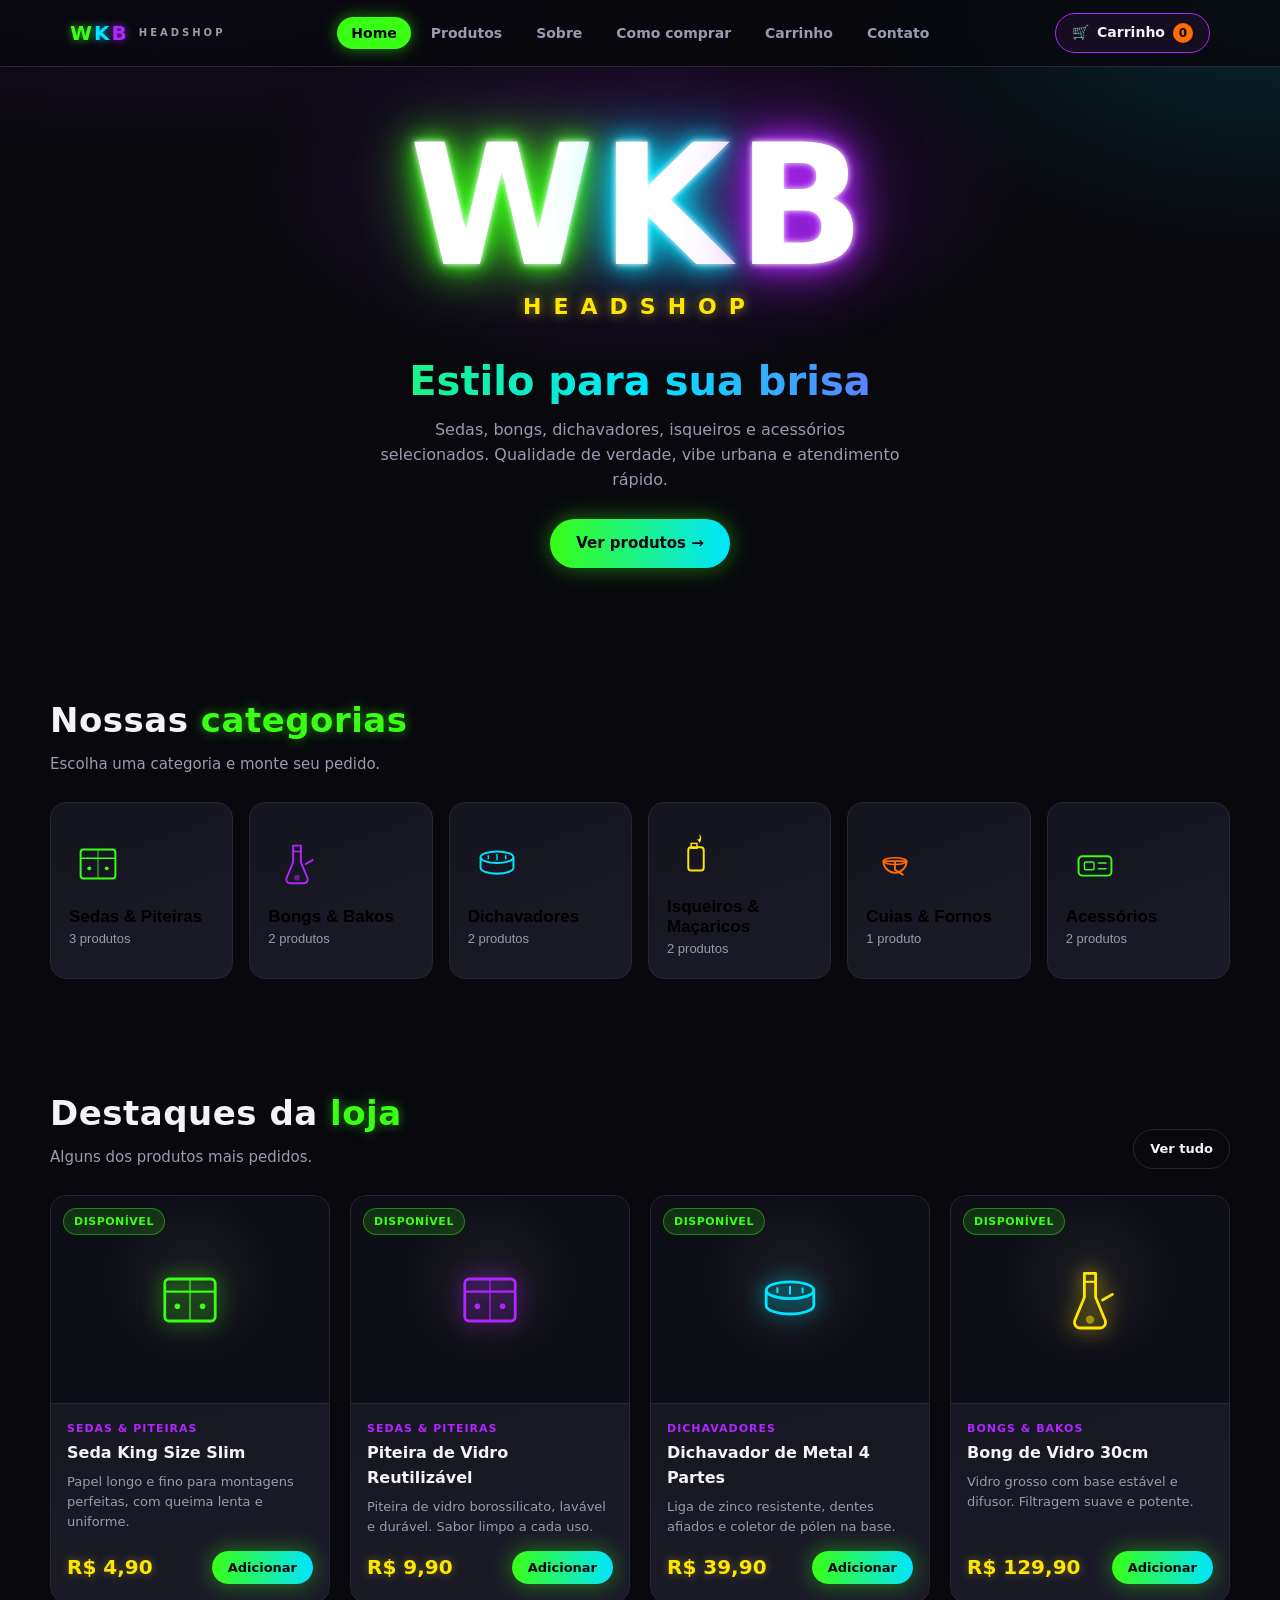
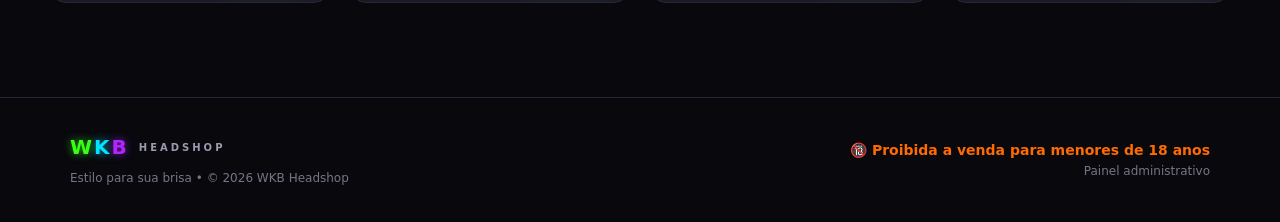
==== index.html @ 876b59f5 "Cria mini site WKB Headshop com loja, carrinho e painel admin - Loja SPA (Home, Produtos, Sobre, Com" ====
<!DOCTYPE html>
<html lang="pt-BR">
<head>
  <meta charset="UTF-8" />
  <meta name="viewport" content="width=device-width, initial-scale=1.0" />
  <title>WKB Headshop — Estilo para sua brisa</title>
  <meta name="description" content="WKB Headshop — sedas, bongs, dichavadores, isqueiros e acessórios. Estilo para sua brisa." />
  <link rel="stylesheet" href="css/styles.css" />
  <link rel="icon" href="data:image/svg+xml,%3Csvg xmlns='http://www.w3.org/2000/svg' viewBox='0 0 32 32'%3E%3Ctext y='26' font-size='26'%3E%F0%9F%92%A8%3C/text%3E%3C/svg%3E" />
</head>
<body>
  <!-- ============================ HEADER ============================ -->
  <header class="site-header">
    <div class="container nav">
      <a href="#home" class="nav-brand" aria-label="WKB Headshop">
        <span><span class="brand-w">W</span><span class="brand-k">K</span><span class="brand-b">B</span></span>
        <small>HEADSHOP</small>
      </a>

      <nav>
        <ul class="nav-links" id="navLinks">
          <li><a href="#home" data-route="home">Home</a></li>
          <li><a href="#produtos" data-route="produtos">Produtos</a></li>
          <li><a href="#sobre" data-route="sobre">Sobre</a></li>
          <li><a href="#como-comprar" data-route="como-comprar">Como comprar</a></li>
          <li><a href="#carrinho" data-route="carrinho">Carrinho</a></li>
          <li><a href="#contato" data-route="contato">Contato</a></li>
        </ul>
      </nav>

      <div style="display:flex; align-items:center; gap:10px;">
        <a href="#carrinho" class="nav-cart" aria-label="Ver carrinho">
          🛒 <span class="label">Carrinho</span>
          <span class="cart-count" id="cartCount">0</span>
        </a>
        <button class="nav-toggle" id="navToggle" aria-label="Abrir menu">☰</button>
      </div>
    </div>
  </header>

  <main>
    <!-- ============================ HOME ============================ -->
    <section class="page" id="page-home">
      <div class="hero">
        <div class="hero-inner">
          <h1 class="logo-hero">
            <span class="l1">W</span><span class="l2">K</span><span class="l3">B</span>
          </h1>
          <p class="logo-sub">HEADSHOP</p>
          <p class="hero-tagline">Estilo para sua brisa</p>
          <p class="hero-desc">
            Sedas, bongs, dichavadores, isqueiros e acessórios selecionados.
            Qualidade de verdade, vibe urbana e atendimento rápido.
          </p>
          <a href="#produtos" class="btn btn-primary" data-route="produtos">Ver produtos →</a>
        </div>
      </div>

      <div class="section container">
        <div class="section-head">
          <div>
            <h2 class="section-title">Nossas <span class="accent">categorias</span></h2>
            <p class="section-sub">Escolha uma categoria e monte seu pedido.</p>
          </div>
        </div>
        <div class="cat-grid" id="homeCategories"></div>
      </div>

      <div class="section container">
        <div class="section-head">
          <div>
            <h2 class="section-title">Destaques da <span class="accent">loja</span></h2>
            <p class="section-sub">Alguns dos produtos mais pedidos.</p>
          </div>
          <a href="#produtos" class="btn btn-outline btn-sm" data-route="produtos">Ver tudo</a>
        </div>
        <div class="product-grid" id="homeFeatured"></div>
      </div>
    </section>

    <!-- ============================ PRODUTOS ============================ -->
    <section class="page" id="page-produtos">
      <div class="section container">
        <div class="section-head">
          <div>
            <h2 class="section-title">Nossos <span class="accent">produtos</span></h2>
            <p class="section-sub">Filtre por categoria e adicione ao carrinho.</p>
          </div>
        </div>
        <div class="filters" id="productFilters"></div>
        <div class="product-grid" id="productGrid"></div>
      </div>
    </section>

    <!-- ============================ SOBRE ============================ -->
    <section class="page" id="page-sobre">
      <div class="section container">
        <div class="section-head">
          <div>
            <h2 class="section-title">Sobre a <span class="accent">WKB</span></h2>
          </div>
        </div>
        <div class="info-card">
          <p>
            A <strong>WKB Headshop</strong> nasceu para quem curte estilo e qualidade na hora da brisa.
            Trabalhamos com uma seleção enxuta e certeira de produtos: sedas, piteiras, bongs, dichavadores,
            isqueiros, cuias e acessórios. Nada de enrolação — só o que funciona, com atendimento rápido e direto.
          </p>
          <div class="about-grid">
            <div class="feature">
              <div class="ico">✨</div>
              <h4>Produtos selecionados</h4>
              <p>Curadoria de itens que a gente realmente usaria e recomenda.</p>
            </div>
            <div class="feature">
              <div class="ico">⚡</div>
              <h4>Atendimento rápido</h4>
              <p>Pedido finalizado direto pelo WhatsApp, sem burocracia.</p>
            </div>
            <div class="feature">
              <div class="ico">🚚</div>
              <h4>Retirada ou entrega</h4>
              <p>Você escolhe como quer receber na hora de fechar o pedido.</p>
            </div>
            <div class="feature">
              <div class="ico">🔥</div>
              <h4>Vibe urbana</h4>
              <p>Estilo jovem, neon e sem frescura. Do jeito que você curte.</p>
            </div>
          </div>
          <div class="notice">
            🔞 Venda proibida para menores de 18 anos. Os produtos são acessórios para uso adulto
            e destinados apenas a fins legais, conforme a legislação vigente.
          </div>
        </div>
      </div>
    </section>

    <!-- ============================ COMO COMPRAR ============================ -->
    <section class="page" id="page-como-comprar">
      <div class="section container">
        <div class="section-head">
          <div>
            <h2 class="section-title">Como <span class="accent">comprar</span></h2>
            <p class="section-sub">É rápido e simples. Veja o passo a passo:</p>
          </div>
        </div>
        <div class="steps">
          <div class="step">
            <h4>Escolha os produtos</h4>
            <p>Navegue pela vitrine e clique em “Adicionar ao carrinho” nos itens que quiser.</p>
          </div>
          <div class="step">
            <h4>Revise o carrinho</h4>
            <p>Ajuste as quantidades. O total é somado automaticamente para você.</p>
          </div>
          <div class="step">
            <h4>Retirada ou entrega</h4>
            <p>Escolha se vai retirar no local ou receber. Se for entrega, preencha seu endereço.</p>
          </div>
          <div class="step">
            <h4>Envie pelo WhatsApp</h4>
            <p>O site monta a mensagem do pedido e abre o WhatsApp para você confirmar. Pronto!</p>
          </div>
        </div>
        <div style="text-align:center; margin-top:28px;">
          <a href="#produtos" class="btn btn-primary" data-route="produtos">Começar meu pedido →</a>
        </div>
      </div>
    </section>

    <!-- ============================ CARRINHO ============================ -->
    <section class="page" id="page-carrinho">
      <div class="section container">
        <div class="section-head">
          <div>
            <h2 class="section-title">Meu <span class="accent">carrinho</span></h2>
            <p class="section-sub">Confira seus itens e finalize o pedido.</p>
          </div>
        </div>

        <div id="cartEmpty" class="empty" style="display:none;">
          <h3>Seu carrinho está vazio 🛒</h3>
          <p>Adicione produtos para começar seu pedido.</p>
          <a href="#produtos" class="btn btn-primary" data-route="produtos" style="margin-top:12px;">Ver produtos</a>
        </div>

        <div class="cart-layout" id="cartLayout">
          <div class="cart-items" id="cartItems"></div>

          <aside class="summary">
            <h3>Resumo do pedido</h3>
            <div class="summary-line">
              <span>Itens</span><span id="sumItems">0</span>
            </div>
            <div class="summary-line">
              <span>Produtos</span><span id="sumProducts">0</span>
            </div>
            <div class="summary-total">
              <span>Total</span><span class="val" id="sumTotal">R$ 0,00</span>
            </div>

            <!-- Escolha de entrega/retirada -->
            <div class="deliv-options">
              <label class="deliv-option" id="optRetirada">
                <input type="radio" name="fulfillment" value="retirada" />
                <span class="emoji">🏬</span>Retirada
              </label>
              <label class="deliv-option" id="optEntrega">
                <input type="radio" name="fulfillment" value="entrega" />
                <span class="emoji">🚚</span>Entrega
              </label>
            </div>

            <!-- Campos de entrega (aparecem só se escolher entrega) -->
            <div id="deliveryFields" style="display:none;">
              <div class="field" data-field="nome">
                <label>Nome <span class="req">*</span></label>
                <input class="input" id="dfNome" placeholder="Seu nome completo" />
                <div class="field-error">Preencha seu nome.</div>
              </div>
              <div class="field" data-field="endereco">
                <label>Endereço <span class="req">*</span></label>
                <input class="input" id="dfEndereco" placeholder="Rua e número" />
                <div class="field-error">Preencha o endereço.</div>
              </div>
              <div class="field" data-field="bairro">
                <label>Bairro <span class="req">*</span></label>
                <input class="input" id="dfBairro" placeholder="Seu bairro" />
                <div class="field-error">Preencha o bairro.</div>
              </div>
              <div class="field" data-field="cidade">
                <label>Cidade <span class="req">*</span></label>
                <input class="input" id="dfCidade" placeholder="Sua cidade" />
                <div class="field-error">Preencha a cidade.</div>
              </div>
              <div class="field">
                <label>Observação</label>
                <textarea class="textarea" id="dfObs" placeholder="Ponto de referência, complemento, etc. (opcional)"></textarea>
              </div>
            </div>

            <!-- Nome também para retirada (opcional, ajuda no atendimento) -->
            <div class="field" id="pickupNameField" style="display:none;">
              <label>Seu nome</label>
              <input class="input" id="dfNomeRetirada" placeholder="Como podemos te chamar? (opcional)" />
            </div>

            <button class="btn btn-whatsapp btn-block" id="checkoutBtn">
              📲 Enviar pedido pelo WhatsApp
            </button>
            <p class="footer-note" style="margin-top:12px; text-align:center;">
              O WhatsApp abre só no final, com o pedido pronto.
            </p>
          </aside>
        </div>
      </div>
    </section>

    <!-- ============================ CONTATO ============================ -->
    <section class="page" id="page-contato">
      <div class="section container">
        <div class="section-head">
          <div>
            <h2 class="section-title">Fale <span class="accent">conosco</span></h2>
            <p class="section-sub">Dúvidas sobre produtos ou seu pedido? Estamos por aqui.</p>
          </div>
        </div>
        <div class="info-card">
          <ul class="contact-list">
            <li><span class="ico">📲</span> <span>Atendimento e pedidos: pelo WhatsApp, ao finalizar sua compra.</span></li>
            <li><span class="ico">🕒</span> <span>Horário: Seg a Sáb, das 10h às 20h.</span></li>
            <li><span class="ico">📍</span> <span>Retirada no local combinada na finalização do pedido.</span></li>
            <li><span class="ico">📷</span> <span>Redes sociais: @wkbheadshop (atualize com seu perfil real).</span></li>
          </ul>
          <div class="notice">
            Quer montar um pedido? Vá até <a href="#produtos" data-route="produtos" style="color:var(--neon-blue); font-weight:700;">Produtos</a>,
            adicione ao carrinho e finalize — o WhatsApp abre com tudo pronto.
          </div>
        </div>
      </div>
    </section>
  </main>

  <!-- ============================ FOOTER ============================ -->
  <footer class="site-footer">
    <div class="container footer-inner">
      <div>
        <div class="nav-brand" style="margin-bottom:6px;">
          <span><span class="brand-w">W</span><span class="brand-k">K</span><span class="brand-b">B</span></span>
          <small>HEADSHOP</small>
        </div>
        <div class="footer-note">Estilo para sua brisa • © <span id="year"></span> WKB Headshop</div>
      </div>
      <div style="text-align:right;">
        <div class="age-warn">🔞 Proibida a venda para menores de 18 anos</div>
        <div class="footer-note"><a href="admin.html" style="color:var(--text-dim);">Painel administrativo</a></div>
      </div>
    </div>
  </footer>

  <div class="toast-wrap" id="toastWrap"></div>

  <script src="js/data.js"></script>
  <script src="js/store.js"></script>
</body>
</html>
---- css/styles.css ----
/* =====================================================================
   WKB HEADSHOP — Estilos (styles.css)
   Tema: neon urbano sobre fundo grafite/preto.
   Paleta neon: verde, roxo, azul, amarelo e laranja.
   ===================================================================== */

:root {
  /* Cores neon */
  --neon-green: #39ff14;
  --neon-purple: #b026ff;
  --neon-blue: #00e5ff;
  --neon-yellow: #ffe600;
  --neon-orange: #ff6b00;

  /* Fundo e superfícies */
  --bg: #08080d;
  --bg-2: #0e0e16;
  --card: #14141f;
  --card-2: #1b1b28;
  --border: #262636;

  /* Texto */
  --text: #f2f2f7;
  --text-dim: #9a9ab0;

  --radius: 16px;
  --radius-sm: 10px;
  --maxw: 1180px;
  --shadow: 0 10px 40px rgba(0, 0, 0, 0.5);

  --font: 'Segoe UI', 'Helvetica Neue', system-ui, -apple-system, Roboto, Arial, sans-serif;
}

* {
  box-sizing: border-box;
}

html {
  scroll-behavior: smooth;
}

body {
  margin: 0;
  font-family: var(--font);
  color: var(--text);
  background:
    radial-gradient(900px 500px at 12% -8%, rgba(176, 38, 255, 0.18), transparent 60%),
    radial-gradient(800px 460px at 100% 0%, rgba(0, 229, 255, 0.14), transparent 55%),
    radial-gradient(700px 500px at 50% 120%, rgba(57, 255, 20, 0.1), transparent 60%),
    var(--bg);
  min-height: 100vh;
  line-height: 1.55;
  -webkit-font-smoothing: antialiased;
}

a {
  color: inherit;
  text-decoration: none;
}

img {
  max-width: 100%;
  display: block;
}

.container {
  width: 100%;
  max-width: var(--maxw);
  margin: 0 auto;
  padding: 0 20px;
}

.sr-only {
  position: absolute;
  width: 1px;
  height: 1px;
  overflow: hidden;
  clip: rect(0 0 0 0);
}

/* =============================== HEADER / NAV =============================== */
.site-header {
  position: sticky;
  top: 0;
  z-index: 50;
  background: rgba(8, 8, 13, 0.82);
  backdrop-filter: blur(12px);
  border-bottom: 1px solid var(--border);
}

.nav {
  display: flex;
  align-items: center;
  justify-content: space-between;
  gap: 16px;
  height: 66px;
}

.nav-brand {
  display: flex;
  align-items: center;
  gap: 10px;
  font-weight: 800;
  letter-spacing: 2px;
  font-size: 20px;
}

.nav-brand .brand-w {
  color: var(--neon-green);
  text-shadow: 0 0 8px rgba(57, 255, 20, 0.7);
}
.nav-brand .brand-k {
  color: var(--neon-blue);
  text-shadow: 0 0 8px rgba(0, 229, 255, 0.7);
}
.nav-brand .brand-b {
  color: var(--neon-purple);
  text-shadow: 0 0 8px rgba(176, 38, 255, 0.7);
}
.nav-brand small {
  color: var(--text-dim);
  font-size: 10px;
  letter-spacing: 3px;
  font-weight: 600;
}

.nav-links {
  display: flex;
  align-items: center;
  gap: 6px;
  list-style: none;
  margin: 0;
  padding: 0;
}

.nav-links a {
  padding: 8px 14px;
  border-radius: 999px;
  font-size: 14px;
  font-weight: 600;
  color: var(--text-dim);
  transition: color 0.2s, background 0.2s;
}
.nav-links a:hover {
  color: var(--text);
  background: var(--card-2);
}
.nav-links a.active {
  color: #08080d;
  background: var(--neon-green);
  box-shadow: 0 0 16px rgba(57, 255, 20, 0.5);
}

.nav-cart {
  position: relative;
  display: inline-flex;
  align-items: center;
  gap: 8px;
  padding: 8px 16px;
  border-radius: 999px;
  border: 1px solid var(--neon-purple);
  color: var(--text);
  font-weight: 700;
  font-size: 14px;
  background: rgba(176, 38, 255, 0.08);
  transition: box-shadow 0.2s, transform 0.15s;
}
.nav-cart:hover {
  box-shadow: 0 0 18px rgba(176, 38, 255, 0.5);
  transform: translateY(-1px);
}
.cart-count {
  min-width: 20px;
  height: 20px;
  padding: 0 5px;
  border-radius: 999px;
  background: var(--neon-orange);
  color: #08080d;
  font-size: 12px;
  font-weight: 800;
  display: inline-flex;
  align-items: center;
  justify-content: center;
}

.nav-toggle {
  display: none;
  background: none;
  border: 1px solid var(--border);
  color: var(--text);
  width: 42px;
  height: 42px;
  border-radius: 10px;
  font-size: 20px;
  cursor: pointer;
}

/* =============================== HERO =============================== */
.hero {
  position: relative;
  text-align: center;
  padding: 64px 20px 72px;
  overflow: hidden;
}
.hero::before {
  content: '';
  position: absolute;
  inset: 0;
  background:
    radial-gradient(600px 300px at 50% 20%, rgba(176, 38, 255, 0.22), transparent 65%);
  pointer-events: none;
}
.hero-inner {
  position: relative;
  z-index: 1;
  max-width: 900px;
  margin: 0 auto;
}

/* Logo grande em destaque */
.logo-hero {
  font-weight: 900;
  letter-spacing: 6px;
  line-height: 0.9;
  font-size: clamp(64px, 16vw, 168px);
  margin: 0;
  display: inline-block;
}
.logo-hero .l1 {
  color: #fff;
  text-shadow:
    0 0 6px #fff,
    0 0 18px var(--neon-green),
    0 0 38px var(--neon-green),
    0 0 70px rgba(57, 255, 20, 0.7);
}
.logo-hero .l2 {
  color: #fff;
  text-shadow:
    0 0 6px #fff,
    0 0 18px var(--neon-blue),
    0 0 38px var(--neon-blue),
    0 0 70px rgba(0, 229, 255, 0.7);
}
.logo-hero .l3 {
  color: #fff;
  text-shadow:
    0 0 6px #fff,
    0 0 18px var(--neon-purple),
    0 0 38px var(--neon-purple),
    0 0 70px rgba(176, 38, 255, 0.7);
}
.logo-sub {
  margin: 8px 0 0;
  letter-spacing: 12px;
  font-size: clamp(14px, 3vw, 22px);
  font-weight: 700;
  color: var(--neon-yellow);
  text-shadow: 0 0 12px rgba(255, 230, 0, 0.6);
}

.hero-tagline {
  margin: 26px 0 6px;
  font-size: clamp(22px, 5vw, 40px);
  font-weight: 800;
  background: linear-gradient(90deg, var(--neon-green), var(--neon-blue), var(--neon-purple));
  -webkit-background-clip: text;
  background-clip: text;
  color: transparent;
}
.hero-desc {
  color: var(--text-dim);
  font-size: 16px;
  max-width: 520px;
  margin: 0 auto 26px;
}

/* =============================== BOTÕES =============================== */
.btn {
  display: inline-flex;
  align-items: center;
  justify-content: center;
  gap: 8px;
  padding: 13px 26px;
  border-radius: 999px;
  font-weight: 800;
  font-size: 15px;
  cursor: pointer;
  border: none;
  transition: transform 0.15s, box-shadow 0.2s, opacity 0.2s;
  font-family: inherit;
}
.btn:active {
  transform: scale(0.97);
}
.btn-primary {
  color: #08080d;
  background: linear-gradient(90deg, var(--neon-green), var(--neon-blue));
  box-shadow: 0 0 22px rgba(57, 255, 20, 0.45);
}
.btn-primary:hover {
  box-shadow: 0 0 32px rgba(0, 229, 255, 0.6);
  transform: translateY(-2px);
}
.btn-purple {
  color: #fff;
  background: linear-gradient(90deg, var(--neon-purple), #6a11cb);
  box-shadow: 0 0 22px rgba(176, 38, 255, 0.45);
}
.btn-purple:hover {
  box-shadow: 0 0 32px rgba(176, 38, 255, 0.65);
  transform: translateY(-2px);
}
.btn-whatsapp {
  color: #08080d;
  background: linear-gradient(90deg, #25d366, #1ebe59);
  box-shadow: 0 0 22px rgba(37, 211, 102, 0.45);
}
.btn-whatsapp:hover {
  box-shadow: 0 0 34px rgba(37, 211, 102, 0.7);
  transform: translateY(-2px);
}
.btn-outline {
  background: transparent;
  color: var(--text);
  border: 1px solid var(--border);
}
.btn-outline:hover {
  border-color: var(--neon-blue);
  color: var(--neon-blue);
}
.btn-ghost {
  background: var(--card-2);
  color: var(--text);
}
.btn-ghost:hover {
  background: var(--border);
}
.btn-danger {
  background: rgba(255, 60, 60, 0.12);
  color: #ff6b6b;
  border: 1px solid rgba(255, 60, 60, 0.35);
}
.btn-danger:hover {
  background: rgba(255, 60, 60, 0.2);
}
.btn-block {
  width: 100%;
}
.btn:disabled {
  cursor: not-allowed;
  opacity: 0.55;
  filter: grayscale(0.4);
  box-shadow: none;
  transform: none;
}
.btn-sm {
  padding: 9px 16px;
  font-size: 13px;
}

/* =============================== SEÇÕES =============================== */
.section {
  padding: 54px 0;
}
.section-head {
  display: flex;
  align-items: flex-end;
  justify-content: space-between;
  gap: 14px;
  margin-bottom: 26px;
  flex-wrap: wrap;
}
.section-title {
  font-size: clamp(24px, 4vw, 34px);
  font-weight: 900;
  margin: 0;
  letter-spacing: 0.5px;
}
.section-title .accent {
  color: var(--neon-green);
  text-shadow: 0 0 12px rgba(57, 255, 20, 0.5);
}
.section-sub {
  color: var(--text-dim);
  margin: 6px 0 0;
  font-size: 15px;
}

/* =============================== CATEGORIAS (home) =============================== */
.cat-grid {
  display: grid;
  grid-template-columns: repeat(auto-fill, minmax(180px, 1fr));
  gap: 16px;
}
.cat-card {
  position: relative;
  padding: 22px 18px;
  border-radius: var(--radius);
  background: linear-gradient(160deg, var(--card), var(--card-2));
  border: 1px solid var(--border);
  cursor: pointer;
  transition: transform 0.18s, border-color 0.2s, box-shadow 0.2s;
  text-align: left;
  overflow: hidden;
}
.cat-card:hover {
  transform: translateY(-4px);
  border-color: var(--neon-purple);
  box-shadow: 0 0 26px rgba(176, 38, 255, 0.28);
}
.cat-card .cat-icon {
  width: 58px;
  height: 58px;
  margin-bottom: 14px;
}
.cat-card .cat-icon svg {
  width: 100%;
  height: 100%;
}
.cat-card h3 {
  margin: 0 0 4px;
  font-size: 17px;
  font-weight: 800;
}
.cat-card p {
  margin: 0;
  font-size: 13px;
  color: var(--text-dim);
}

/* =============================== PRODUTOS =============================== */
.filters {
  display: flex;
  flex-wrap: wrap;
  gap: 8px;
  margin-bottom: 26px;
}
.filter-chip {
  padding: 8px 16px;
  border-radius: 999px;
  border: 1px solid var(--border);
  background: var(--card);
  color: var(--text-dim);
  font-weight: 600;
  font-size: 14px;
  cursor: pointer;
  transition: all 0.18s;
}
.filter-chip:hover {
  color: var(--text);
  border-color: var(--neon-blue);
}
.filter-chip.active {
  color: #08080d;
  background: var(--neon-blue);
  border-color: var(--neon-blue);
  box-shadow: 0 0 16px rgba(0, 229, 255, 0.45);
}

.product-grid {
  display: grid;
  grid-template-columns: repeat(auto-fill, minmax(230px, 1fr));
  gap: 20px;
}

.product-card {
  display: flex;
  flex-direction: column;
  border-radius: var(--radius);
  background: linear-gradient(165deg, var(--card), var(--card-2));
  border: 1px solid var(--border);
  overflow: hidden;
  transition: transform 0.18s, border-color 0.2s, box-shadow 0.2s;
}
.product-card:hover {
  transform: translateY(-4px);
  border-color: var(--neon-green);
  box-shadow: 0 0 26px rgba(57, 255, 20, 0.22);
}
.product-media {
  position: relative;
  aspect-ratio: 4 / 3;
  display: flex;
  align-items: center;
  justify-content: center;
  background:
    radial-gradient(120px 120px at 50% 40%, rgba(255, 255, 255, 0.06), transparent 70%),
    var(--bg-2);
  border-bottom: 1px solid var(--border);
  padding: 18px;
}
.product-media svg {
  width: 84px;
  height: 84px;
  filter: drop-shadow(0 0 10px currentColor);
}
.product-media img {
  width: 100%;
  height: 100%;
  object-fit: cover;
}
.badge {
  position: absolute;
  top: 12px;
  left: 12px;
  padding: 4px 10px;
  border-radius: 999px;
  font-size: 11px;
  font-weight: 800;
  letter-spacing: 0.5px;
  text-transform: uppercase;
}
.badge.disponivel {
  background: rgba(57, 255, 20, 0.15);
  color: var(--neon-green);
  border: 1px solid rgba(57, 255, 20, 0.4);
}
.badge.esgotado {
  background: rgba(255, 60, 60, 0.15);
  color: #ff6b6b;
  border: 1px solid rgba(255, 60, 60, 0.4);
}

.product-body {
  padding: 16px 16px 18px;
  display: flex;
  flex-direction: column;
  flex: 1;
}
.product-cat {
  font-size: 11px;
  text-transform: uppercase;
  letter-spacing: 1px;
  color: var(--neon-purple);
  font-weight: 700;
  margin-bottom: 4px;
}
.product-name {
  font-size: 16px;
  font-weight: 800;
  margin: 0 0 6px;
}
.product-desc {
  font-size: 13px;
  color: var(--text-dim);
  margin: 0 0 14px;
  flex: 1;
}
.product-foot {
  display: flex;
  align-items: center;
  justify-content: space-between;
  gap: 10px;
}
.product-price {
  font-size: 20px;
  font-weight: 900;
  color: var(--neon-yellow);
  text-shadow: 0 0 10px rgba(255, 230, 0, 0.35);
}

.empty {
  text-align: center;
  padding: 60px 20px;
  color: var(--text-dim);
}
.empty h3 {
  color: var(--text);
}

/* =============================== CARRINHO =============================== */
.cart-layout {
  display: grid;
  grid-template-columns: 1.6fr 1fr;
  gap: 24px;
  align-items: start;
}
.cart-items {
  display: flex;
  flex-direction: column;
  gap: 12px;
}
.cart-row {
  display: grid;
  grid-template-columns: 64px 1fr auto;
  gap: 14px;
  align-items: center;
  padding: 14px;
  border-radius: var(--radius-sm);
  background: var(--card);
  border: 1px solid var(--border);
}
.cart-thumb {
  width: 64px;
  height: 64px;
  border-radius: 10px;
  background: var(--bg-2);
  display: flex;
  align-items: center;
  justify-content: center;
  overflow: hidden;
}
.cart-thumb svg {
  width: 40px;
  height: 40px;
}
.cart-thumb img {
  width: 100%;
  height: 100%;
  object-fit: cover;
}
.cart-info h4 {
  margin: 0 0 4px;
  font-size: 15px;
}
.cart-info .unit {
  color: var(--text-dim);
  font-size: 13px;
}
.cart-controls {
  display: flex;
  align-items: center;
  gap: 10px;
}
.qty {
  display: inline-flex;
  align-items: center;
  border: 1px solid var(--border);
  border-radius: 999px;
  overflow: hidden;
}
.qty button {
  width: 30px;
  height: 30px;
  background: var(--card-2);
  border: none;
  color: var(--text);
  font-size: 16px;
  font-weight: 800;
  cursor: pointer;
}
.qty button:hover {
  background: var(--border);
}
.qty span {
  min-width: 34px;
  text-align: center;
  font-weight: 800;
}
.cart-line-total {
  font-weight: 900;
  color: var(--neon-green);
  min-width: 78px;
  text-align: right;
}
.link-remove {
  background: none;
  border: none;
  color: #ff6b6b;
  cursor: pointer;
  font-size: 12px;
  font-weight: 700;
  padding: 0;
}
.link-remove:hover {
  text-decoration: underline;
}

/* Resumo / checkout */
.summary {
  position: sticky;
  top: 84px;
  padding: 22px;
  border-radius: var(--radius);
  background: linear-gradient(165deg, var(--card), var(--card-2));
  border: 1px solid var(--border);
}
.summary h3 {
  margin: 0 0 16px;
  font-size: 18px;
}
.summary-line {
  display: flex;
  justify-content: space-between;
  margin-bottom: 10px;
  color: var(--text-dim);
  font-size: 14px;
}
.summary-total {
  display: flex;
  justify-content: space-between;
  align-items: center;
  margin: 14px 0 18px;
  padding-top: 14px;
  border-top: 1px solid var(--border);
  font-weight: 900;
}
.summary-total .val {
  font-size: 24px;
  color: var(--neon-yellow);
  text-shadow: 0 0 10px rgba(255, 230, 0, 0.35);
}

.deliv-options {
  display: grid;
  grid-template-columns: 1fr 1fr;
  gap: 10px;
  margin-bottom: 16px;
}
.deliv-option {
  cursor: pointer;
  padding: 12px;
  border-radius: var(--radius-sm);
  border: 1px solid var(--border);
  background: var(--card);
  text-align: center;
  font-weight: 700;
  font-size: 14px;
  transition: all 0.18s;
}
.deliv-option input {
  display: none;
}
.deliv-option:hover {
  border-color: var(--neon-blue);
}
.deliv-option.selected {
  border-color: var(--neon-green);
  background: rgba(57, 255, 20, 0.08);
  box-shadow: 0 0 14px rgba(57, 255, 20, 0.22);
}
.deliv-option .emoji {
  font-size: 22px;
  display: block;
  margin-bottom: 4px;
}

/* =============================== FORMULÁRIOS =============================== */
.field {
  margin-bottom: 14px;
}
.field label {
  display: block;
  font-size: 13px;
  font-weight: 700;
  margin-bottom: 6px;
  color: var(--text);
}
.field .req {
  color: var(--neon-orange);
}
.input,
.textarea,
.select {
  width: 100%;
  padding: 11px 13px;
  border-radius: var(--radius-sm);
  border: 1px solid var(--border);
  background: var(--bg-2);
  color: var(--text);
  font-size: 14px;
  font-family: inherit;
  transition: border-color 0.18s, box-shadow 0.18s;
}
.input:focus,
.textarea:focus,
.select:focus {
  outline: none;
  border-color: var(--neon-blue);
  box-shadow: 0 0 0 3px rgba(0, 229, 255, 0.15);
}
.textarea {
  min-height: 76px;
  resize: vertical;
}
.field-error {
  color: #ff6b6b;
  font-size: 12px;
  margin-top: 4px;
  display: none;
}
.field.invalid .field-error {
  display: block;
}
.field.invalid .input,
.field.invalid .textarea {
  border-color: #ff6b6b;
}

#deliveryFields {
  border-top: 1px dashed var(--border);
  padding-top: 16px;
  margin-top: 4px;
}

/* =============================== SOBRE / COMO COMPRAR / CONTATO =============================== */
.info-card {
  padding: 26px;
  border-radius: var(--radius);
  background: linear-gradient(165deg, var(--card), var(--card-2));
  border: 1px solid var(--border);
}
.steps {
  display: grid;
  grid-template-columns: repeat(auto-fit, minmax(220px, 1fr));
  gap: 18px;
  counter-reset: step;
}
.step {
  padding: 22px;
  border-radius: var(--radius);
  background: var(--card);
  border: 1px solid var(--border);
  position: relative;
}
.step::before {
  counter-increment: step;
  content: counter(step);
  display: inline-flex;
  align-items: center;
  justify-content: center;
  width: 40px;
  height: 40px;
  border-radius: 50%;
  margin-bottom: 12px;
  font-weight: 900;
  color: #08080d;
  background: linear-gradient(135deg, var(--neon-green), var(--neon-blue));
  box-shadow: 0 0 16px rgba(57, 255, 20, 0.4);
}
.step h4 {
  margin: 0 0 6px;
  font-size: 16px;
}
.step p {
  margin: 0;
  color: var(--text-dim);
  font-size: 14px;
}

.about-grid {
  display: grid;
  grid-template-columns: repeat(auto-fit, minmax(220px, 1fr));
  gap: 18px;
  margin-top: 22px;
}
.feature {
  padding: 20px;
  border-radius: var(--radius);
  background: var(--card);
  border: 1px solid var(--border);
}
.feature .ico {
  font-size: 26px;
  margin-bottom: 8px;
}
.feature h4 {
  margin: 0 0 6px;
}
.feature p {
  margin: 0;
  color: var(--text-dim);
  font-size: 14px;
}

.contact-list {
  list-style: none;
  padding: 0;
  margin: 18px 0 0;
  display: grid;
  gap: 12px;
}
.contact-list li {
  display: flex;
  gap: 12px;
  align-items: center;
  color: var(--text-dim);
}
.contact-list .ico {
  font-size: 20px;
}

.notice {
  padding: 14px 16px;
  border-radius: var(--radius-sm);
  background: rgba(0, 229, 255, 0.08);
  border: 1px solid rgba(0, 229, 255, 0.3);
  color: var(--text);
  font-size: 14px;
  margin-top: 18px;
}

/* =============================== FOOTER =============================== */
.site-footer {
  border-top: 1px solid var(--border);
  margin-top: 40px;
  padding: 34px 0;
  color: var(--text-dim);
  font-size: 14px;
}
.footer-inner {
  display: flex;
  flex-wrap: wrap;
  justify-content: space-between;
  gap: 18px;
  align-items: center;
}
.footer-note {
  font-size: 12px;
  opacity: 0.75;
}
.age-warn {
  color: var(--neon-orange);
  font-weight: 700;
}

/* =============================== TOAST =============================== */
.toast-wrap {
  position: fixed;
  bottom: 22px;
  left: 50%;
  transform: translateX(-50%);
  z-index: 200;
  display: flex;
  flex-direction: column;
  gap: 10px;
  align-items: center;
  pointer-events: none;
}
.toast {
  background: var(--card-2);
  border: 1px solid var(--neon-green);
  color: var(--text);
  padding: 12px 20px;
  border-radius: 999px;
  font-weight: 700;
  font-size: 14px;
  box-shadow: 0 0 22px rgba(57, 255, 20, 0.3);
  animation: toastIn 0.25s ease, toastOut 0.3s ease 2.2s forwards;
}
@keyframes toastIn {
  from { opacity: 0; transform: translateY(14px); }
  to { opacity: 1; transform: translateY(0); }
}
@keyframes toastOut {
  to { opacity: 0; transform: translateY(14px); }
}

/* =============================== PÁGINAS (router) =============================== */
.page {
  display: none;
}
.page.active {
  display: block;
  animation: fadeIn 0.3s ease;
}
@keyframes fadeIn {
  from { opacity: 0; transform: translateY(8px); }
  to { opacity: 1; transform: translateY(0); }
}

/* =============================== RESPONSIVO =============================== */
@media (max-width: 860px) {
  .cart-layout {
    grid-template-columns: 1fr;
  }
  .summary {
    position: static;
  }
}

@media (max-width: 760px) {
  .nav-links {
    position: fixed;
    top: 66px;
    right: 0;
    left: 0;
    flex-direction: column;
    align-items: stretch;
    gap: 4px;
    padding: 14px 20px 22px;
    background: rgba(8, 8, 13, 0.98);
    border-bottom: 1px solid var(--border);
    transform: translateY(-140%);
    transition: transform 0.3s ease;
    z-index: 40;
  }
  .nav-links.open {
    transform: translateY(0);
  }
  .nav-links a {
    padding: 12px 14px;
    font-size: 16px;
  }
  .nav-toggle {
    display: inline-flex;
    align-items: center;
    justify-content: center;
  }
  .nav-cart span.label {
    display: none;
  }
  .cart-row {
    grid-template-columns: 52px 1fr;
  }
  .cart-line-total {
    grid-column: 2;
    text-align: left;
  }
}

/* =============================== ADMIN =============================== */
.admin-shell {
  min-height: 100vh;
}
.admin-topbar {
  display: flex;
  align-items: center;
  justify-content: space-between;
  padding: 16px 0;
  border-bottom: 1px solid var(--border);
  gap: 14px;
  flex-wrap: wrap;
}
.admin-title {
  font-size: 22px;
  font-weight: 900;
  letter-spacing: 1px;
}
.admin-title .accent {
  color: var(--neon-purple);
  text-shadow: 0 0 12px rgba(176, 38, 255, 0.5);
}

.admin-grid {
  display: grid;
  grid-template-columns: 380px 1fr;
  gap: 24px;
  align-items: start;
  padding: 26px 0 60px;
}
.panel {
  padding: 22px;
  border-radius: var(--radius);
  background: linear-gradient(165deg, var(--card), var(--card-2));
  border: 1px solid var(--border);
}
.panel h3 {
  margin: 0 0 16px;
  font-size: 17px;
}
.admin-sticky {
  position: sticky;
  top: 20px;
}

.admin-table {
  width: 100%;
  border-collapse: collapse;
}
.admin-table th,
.admin-table td {
  text-align: left;
  padding: 12px 10px;
  border-bottom: 1px solid var(--border);
  font-size: 14px;
  vertical-align: middle;
}
.admin-table th {
  color: var(--text-dim);
  font-size: 12px;
  text-transform: uppercase;
  letter-spacing: 0.5px;
}
.admin-thumb {
  width: 44px;
  height: 44px;
  border-radius: 8px;
  background: var(--bg-2);
  display: flex;
  align-items: center;
  justify-content: center;
  overflow: hidden;
}
.admin-thumb svg {
  width: 28px;
  height: 28px;
}
.admin-thumb img {
  width: 100%;
  height: 100%;
  object-fit: cover;
}
.pill {
  padding: 3px 10px;
  border-radius: 999px;
  font-size: 11px;
  font-weight: 800;
  text-transform: uppercase;
}
.pill.disponivel {
  background: rgba(57, 255, 20, 0.15);
  color: var(--neon-green);
}
.pill.esgotado {
  background: rgba(255, 60, 60, 0.15);
  color: #ff6b6b;
}
.row-actions {
  display: flex;
  gap: 6px;
  flex-wrap: wrap;
}
.icon-btn {
  background: var(--card-2);
  border: 1px solid var(--border);
  color: var(--text);
  border-radius: 8px;
  padding: 6px 10px;
  font-size: 12px;
  font-weight: 700;
  cursor: pointer;
}
.icon-btn:hover {
  border-color: var(--neon-blue);
}
.icon-btn.danger:hover {
  border-color: #ff6b6b;
  color: #ff6b6b;
}

.cat-manage {
  display: flex;
  flex-wrap: wrap;
  gap: 8px;
  margin-top: 8px;
}
.cat-tag {
  display: inline-flex;
  align-items: center;
  gap: 8px;
  padding: 6px 12px;
  border-radius: 999px;
  background: var(--card);
  border: 1px solid var(--border);
  font-size: 13px;
  font-weight: 600;
}
.cat-tag button {
  background: none;
  border: none;
  color: #ff6b6b;
  cursor: pointer;
  font-size: 15px;
  line-height: 1;
  padding: 0;
}

.form-row {
  display: grid;
  grid-template-columns: 1fr 1fr;
  gap: 12px;
}

.admin-tabs {
  display: flex;
  gap: 8px;
  margin-bottom: 18px;
  flex-wrap: wrap;
}

@media (max-width: 900px) {
  .admin-grid {
    grid-template-columns: 1fr;
  }
  .admin-sticky {
    position: static;
  }
  .admin-table thead {
    display: none;
  }
  .admin-table,
  .admin-table tbody,
  .admin-table tr,
  .admin-table td {
    display: block;
    width: 100%;
  }
  .admin-table tr {
    margin-bottom: 14px;
    border: 1px solid var(--border);
    border-radius: 12px;
    padding: 8px;
  }
  .admin-table td {
    border: none;
    padding: 6px 8px;
  }
}
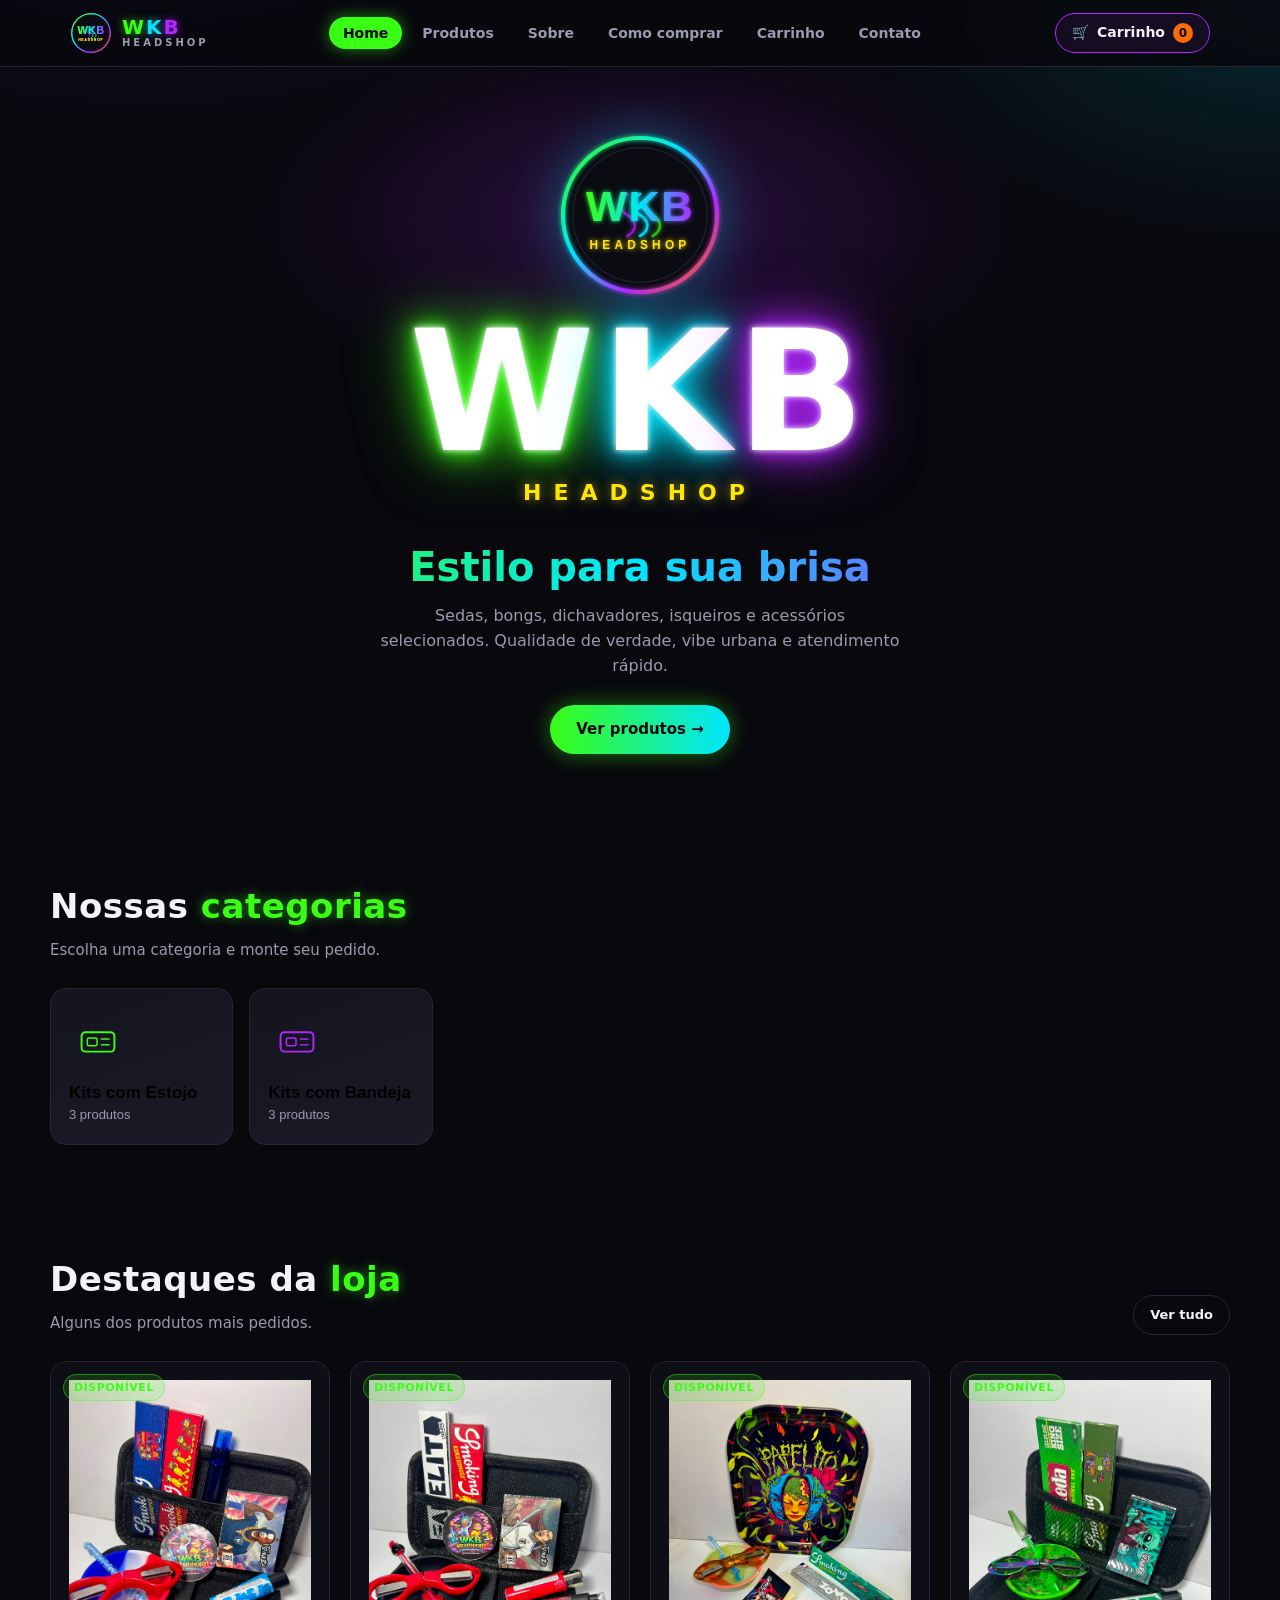
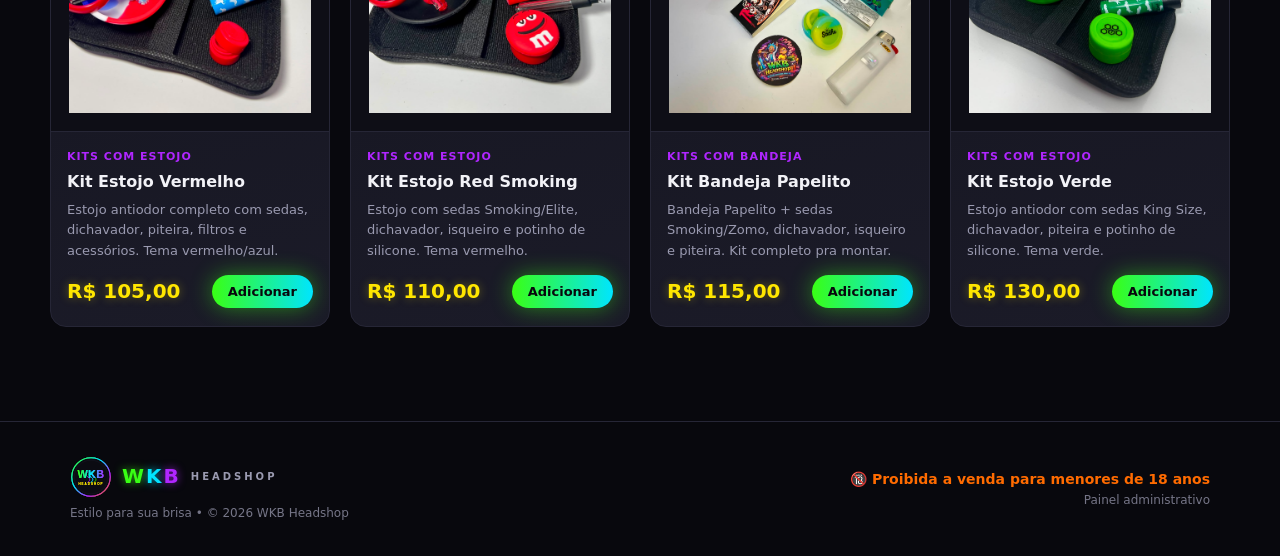
==== commit 0ce48665: "Adiciona login no admin, logo, PIX e termo de entrega - Painel admin agora e privado: tela de login " ====
--- a/index.html
+++ b/index.html
@@ -13,8 +13,11 @@
   <header class="site-header">
     <div class="container nav">
       <a href="#home" class="nav-brand" aria-label="WKB Headshop">
-        <span><span class="brand-w">W</span><span class="brand-k">K</span><span class="brand-b">B</span></span>
-        <small>HEADSHOP</small>
+        <img src="assets/logo.svg" class="brand-logo" alt="WKB Headshop" />
+        <span class="brand-word">
+          <span><span class="brand-w">W</span><span class="brand-k">K</span><span class="brand-b">B</span></span>
+          <small>HEADSHOP</small>
+        </span>
       </a>
 
       <nav>
@@ -43,6 +46,7 @@
     <section class="page" id="page-home">
       <div class="hero">
         <div class="hero-inner">
+          <img src="assets/logo.svg" class="hero-logo" alt="WKB Headshop" />
           <h1 class="logo-hero">
             <span class="l1">W</span><span class="l2">K</span><span class="l3">B</span>
           </h1>
@@ -159,10 +163,39 @@
             <p>Escolha se vai retirar no local ou receber. Se for entrega, preencha seu endereço.</p>
           </div>
           <div class="step">
+            <h4>Pague no PIX</h4>
+            <p>O pagamento é feito por PIX. A chave e o titular aparecem no carrinho e na mensagem do pedido.</p>
+          </div>
+          <div class="step">
             <h4>Envie pelo WhatsApp</h4>
             <p>O site monta a mensagem do pedido e abre o WhatsApp para você confirmar. Pronto!</p>
           </div>
         </div>
+
+        <!-- PIX + Termo -->
+        <div class="about-grid" style="margin-top:22px;">
+          <div class="info-card">
+            <h3 style="margin:0 0 12px;">💠 Pagamento via PIX</h3>
+            <div class="pix-box" style="margin:0;">
+              <div class="pix-row">
+                <div>
+                  <span class="pix-label" id="pixTypeLabel2">Chave (CNPJ)</span>
+                  <span class="pix-key" id="pixKey2"></span>
+                </div>
+                <button type="button" class="btn btn-ghost btn-sm" id="copyPixBtn2">Copiar</button>
+              </div>
+              <div class="pix-name" id="pixName2"></div>
+            </div>
+            <p class="footer-note" style="margin-top:10px;">
+              Envie o comprovante pelo WhatsApp. O pedido é separado após a confirmação do pagamento.
+            </p>
+          </div>
+          <div class="info-card">
+            <h3 style="margin:0 0 12px;">📄 Termo de entrega</h3>
+            <ul class="terms-list" id="termsListInfo"></ul>
+          </div>
+        </div>
+
         <div style="text-align:center; margin-top:28px;">
           <a href="#produtos" class="btn btn-primary" data-route="produtos">Começar meu pedido →</a>
         </div>
@@ -246,6 +279,29 @@
               <input class="input" id="dfNomeRetirada" placeholder="Como podemos te chamar? (opcional)" />
             </div>
 
+            <!-- Pagamento via PIX -->
+            <div class="pix-box">
+              <div class="pix-head">💠 Pagamento via PIX</div>
+              <div class="pix-row">
+                <div>
+                  <span class="pix-label" id="pixTypeLabel">Chave (CNPJ)</span>
+                  <span class="pix-key" id="pixKey"></span>
+                </div>
+                <button type="button" class="btn btn-ghost btn-sm" id="copyPixBtn">Copiar</button>
+              </div>
+              <div class="pix-name" id="pixName"></div>
+            </div>
+
+            <!-- Termo de entrega (obrigatório aceitar) -->
+            <div class="terms-box">
+              <div class="terms-head">📄 Termo de entrega</div>
+              <ul class="terms-list" id="termsList"></ul>
+              <label class="terms-accept">
+                <input type="checkbox" id="acceptTerms" />
+                <span>Li e <strong>aceito o termo de entrega</strong>.</span>
+              </label>
+            </div>
+
             <button class="btn btn-whatsapp btn-block" id="checkoutBtn">
               📲 Enviar pedido pelo WhatsApp
             </button>
@@ -269,6 +325,7 @@
         <div class="info-card">
           <ul class="contact-list">
             <li><span class="ico">📲</span> <span>Atendimento e pedidos: pelo WhatsApp, ao finalizar sua compra.</span></li>
+            <li><span class="ico">💠</span> <span>Pagamento via PIX — <strong id="pixNameContato"></strong> · <span id="pixKeyContato"></span></span></li>
             <li><span class="ico">🕒</span> <span>Horário: Seg a Sáb, das 10h às 20h.</span></li>
             <li><span class="ico">📍</span> <span>Retirada no local combinada na finalização do pedido.</span></li>
             <li><span class="ico">📷</span> <span>Redes sociais: @wkbheadshop (atualize com seu perfil real).</span></li>
@@ -287,6 +344,7 @@
     <div class="container footer-inner">
       <div>
         <div class="nav-brand" style="margin-bottom:6px;">
+          <img src="assets/logo.svg" class="brand-logo" alt="WKB Headshop" />
           <span><span class="brand-w">W</span><span class="brand-k">K</span><span class="brand-b">B</span></span>
           <small>HEADSHOP</small>
         </div>
--- a/css/styles.css
+++ b/css/styles.css
@@ -103,6 +103,17 @@
   font-weight: 800;
   letter-spacing: 2px;
   font-size: 20px;
+}
+
+.brand-logo {
+  width: 42px;
+  height: 42px;
+  flex-shrink: 0;
+}
+.brand-word {
+  display: flex;
+  flex-direction: column;
+  line-height: 1.05;
 }
 
 .nav-brand .brand-w {
@@ -217,6 +228,19 @@
   margin: 0 auto;
 }
 
+/* Emblema (logo) no topo do hero */
+.hero-logo {
+  width: clamp(110px, 22vw, 168px);
+  height: auto;
+  margin: 0 auto 18px;
+  filter: drop-shadow(0 0 26px rgba(0, 229, 255, 0.35));
+  animation: logoFloat 5s ease-in-out infinite;
+}
+@keyframes logoFloat {
+  0%, 100% { transform: translateY(0); }
+  50% { transform: translateY(-8px); }
+}
+
 /* Logo grande em destaque */
 .logo-hero {
   font-weight: 900;
@@ -480,7 +504,7 @@
 }
 .product-media {
   position: relative;
-  aspect-ratio: 4 / 3;
+  aspect-ratio: 3 / 4;
   display: flex;
   align-items: center;
   justify-content: center;
@@ -734,6 +758,93 @@
   font-size: 22px;
   display: block;
   margin-bottom: 4px;
+}
+
+/* =============================== PIX =============================== */
+.pix-box {
+  margin: 16px 0;
+  padding: 14px 16px;
+  border-radius: var(--radius-sm);
+  background: rgba(0, 229, 255, 0.06);
+  border: 1px solid rgba(0, 229, 255, 0.35);
+}
+.pix-head {
+  font-weight: 800;
+  font-size: 14px;
+  margin-bottom: 10px;
+  color: var(--neon-blue);
+}
+.pix-row {
+  display: flex;
+  align-items: center;
+  justify-content: space-between;
+  gap: 10px;
+}
+.pix-label {
+  display: block;
+  font-size: 11px;
+  text-transform: uppercase;
+  letter-spacing: 0.5px;
+  color: var(--text-dim);
+}
+.pix-key {
+  display: block;
+  font-weight: 800;
+  font-size: 16px;
+  color: var(--text);
+  word-break: break-all;
+}
+.pix-name {
+  margin-top: 8px;
+  font-size: 13px;
+  color: var(--text-dim);
+}
+.pix-name strong {
+  color: var(--text);
+}
+
+/* =============================== TERMO DE ENTREGA =============================== */
+.terms-box {
+  margin: 0 0 16px;
+  padding: 14px 16px;
+  border-radius: var(--radius-sm);
+  background: var(--card);
+  border: 1px solid var(--border);
+}
+.terms-head {
+  font-weight: 800;
+  font-size: 14px;
+  margin-bottom: 8px;
+  color: var(--neon-yellow);
+}
+.terms-list {
+  margin: 0 0 12px;
+  padding-left: 18px;
+  color: var(--text-dim);
+  font-size: 13px;
+}
+.terms-list li {
+  margin-bottom: 6px;
+}
+.terms-accept {
+  display: flex;
+  align-items: flex-start;
+  gap: 10px;
+  font-size: 14px;
+  cursor: pointer;
+  user-select: none;
+}
+.terms-accept input {
+  width: 20px;
+  height: 20px;
+  accent-color: var(--neon-green);
+  margin-top: 1px;
+  flex-shrink: 0;
+  cursor: pointer;
+}
+.terms-box.invalid {
+  border-color: #ff6b6b;
+  box-shadow: 0 0 0 3px rgba(255, 60, 60, 0.15);
 }
 
 /* =============================== FORMULÁRIOS =============================== */
@@ -1010,6 +1121,49 @@
   }
 }
 
+/* =============================== ADMIN LOGIN =============================== */
+.login-overlay {
+  position: fixed;
+  inset: 0;
+  z-index: 300;
+  display: flex;
+  align-items: center;
+  justify-content: center;
+  padding: 20px;
+  background:
+    radial-gradient(700px 400px at 30% 10%, rgba(176, 38, 255, 0.2), transparent 60%),
+    radial-gradient(600px 400px at 90% 90%, rgba(0, 229, 255, 0.16), transparent 60%),
+    var(--bg);
+}
+.login-card {
+  width: 100%;
+  max-width: 380px;
+  padding: 32px 28px;
+  border-radius: var(--radius);
+  background: linear-gradient(165deg, var(--card), var(--card-2));
+  border: 1px solid var(--border);
+  box-shadow: var(--shadow);
+  text-align: center;
+}
+.login-logo {
+  width: 96px;
+  height: 96px;
+  margin: 0 auto 12px;
+  filter: drop-shadow(0 0 20px rgba(176, 38, 255, 0.4));
+}
+.login-card h2 {
+  margin: 0 0 4px;
+  font-size: 20px;
+}
+.login-sub {
+  margin: 0 0 20px;
+  color: var(--text-dim);
+  font-size: 14px;
+}
+.login-card .field {
+  text-align: left;
+}
+
 /* =============================== ADMIN =============================== */
 .admin-shell {
   min-height: 100vh;
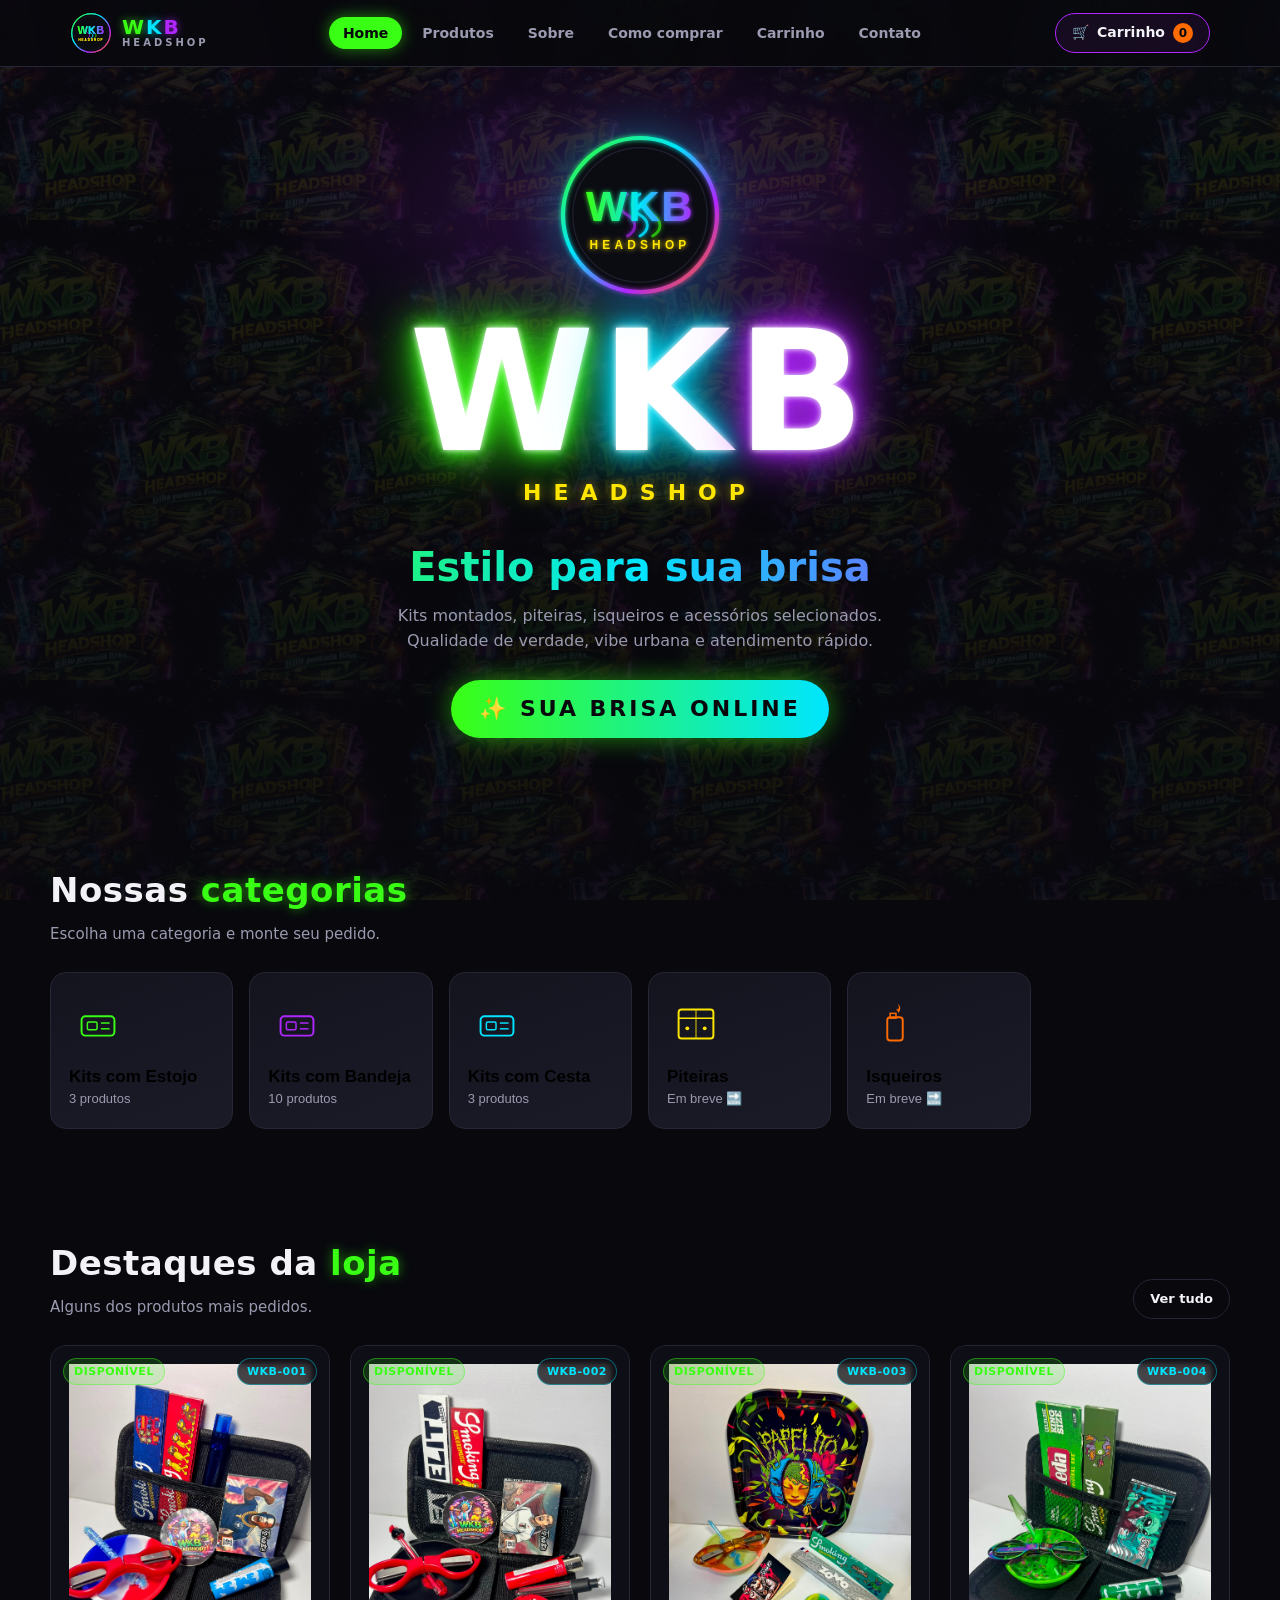
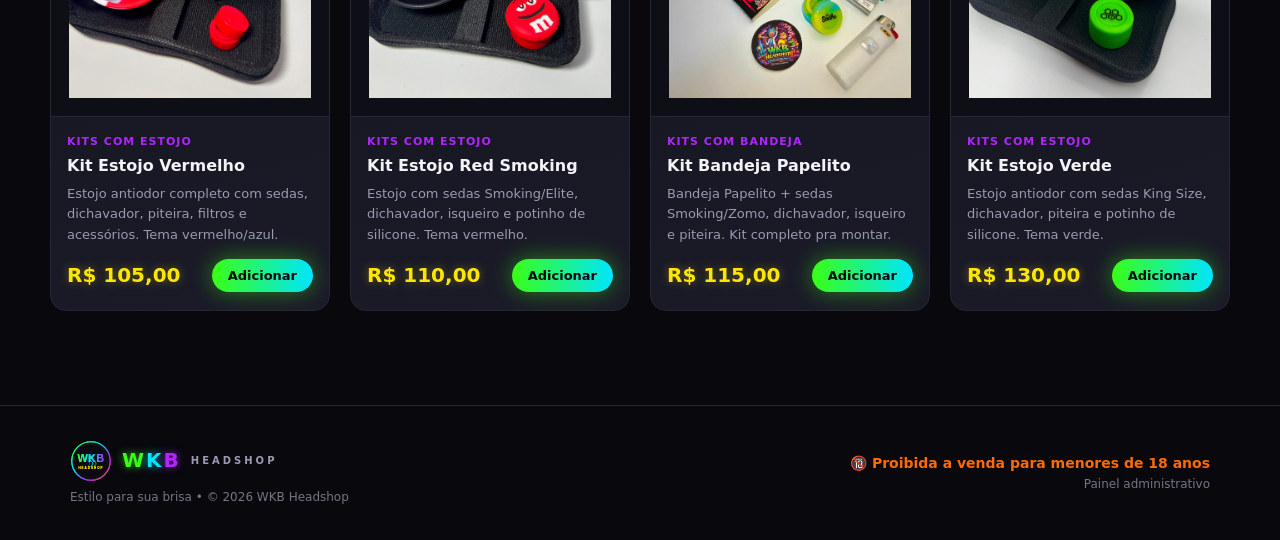
==== commit 5cebcace: "Hero com "Sua brisa online", categorias Piteiras/Isqueiros e UberMoto - Substitui o botao "Ver produ" ====
--- a/index.html
+++ b/index.html
@@ -53,10 +53,10 @@
           <p class="logo-sub">HEADSHOP</p>
           <p class="hero-tagline">Estilo para sua brisa</p>
           <p class="hero-desc">
-            Sedas, bongs, dichavadores, isqueiros e acessórios selecionados.
+            Kits montados, piteiras, isqueiros e acessórios selecionados.
             Qualidade de verdade, vibe urbana e atendimento rápido.
           </p>
-          <a href="#produtos" class="btn btn-primary" data-route="produtos">Ver produtos →</a>
+          <span class="hero-phrase">✨ Sua brisa online</span>
         </div>
       </div>
 
@@ -122,9 +122,9 @@
               <p>Pedido finalizado direto pelo WhatsApp, sem burocracia.</p>
             </div>
             <div class="feature">
-              <div class="ico">🚚</div>
-              <h4>Retirada ou entrega</h4>
-              <p>Você escolhe como quer receber na hora de fechar o pedido.</p>
+              <div class="ico">🏍️</div>
+              <h4>UberMoto ou retirada</h4>
+              <p>Entregamos por UberMoto ou você retira no local — escolha ao fechar o pedido.</p>
             </div>
             <div class="feature">
               <div class="ico">🔥</div>
@@ -159,8 +159,8 @@
             <p>Ajuste as quantidades. O total é somado automaticamente para você.</p>
           </div>
           <div class="step">
-            <h4>Retirada ou entrega</h4>
-            <p>Escolha se vai retirar no local ou receber. Se for entrega, preencha seu endereço.</p>
+            <h4>Retirada ou UberMoto</h4>
+            <p>Escolha retirar no local ou receber por UberMoto. Na entrega, preencha seu endereço (a taxa da corrida é combinada no WhatsApp).</p>
           </div>
           <div class="step">
             <h4>Pague no PIX</h4>
@@ -241,12 +241,16 @@
               </label>
               <label class="deliv-option" id="optEntrega">
                 <input type="radio" name="fulfillment" value="entrega" />
-                <span class="emoji">🚚</span>Entrega
+                <span class="emoji">🏍️</span>Entrega UberMoto
               </label>
             </div>
 
             <!-- Campos de entrega (aparecem só se escolher entrega) -->
             <div id="deliveryFields" style="display:none;">
+              <div class="notice" style="margin:0 0 14px;">
+                🏍️ A entrega é feita por <strong>UberMoto</strong>. A taxa da corrida
+                é combinada e informada pelo WhatsApp conforme a sua região.
+              </div>
               <div class="field" data-field="nome">
                 <label>Nome <span class="req">*</span></label>
                 <input class="input" id="dfNome" placeholder="Seu nome completo" />
@@ -327,7 +331,7 @@
             <li><span class="ico">📲</span> <span>Atendimento e pedidos: pelo WhatsApp, ao finalizar sua compra.</span></li>
             <li><span class="ico">💠</span> <span>Pagamento via PIX — <strong id="pixNameContato"></strong> · <span id="pixKeyContato"></span></span></li>
             <li><span class="ico">🕒</span> <span>Horário: Seg a Sáb, das 10h às 20h.</span></li>
-            <li><span class="ico">📍</span> <span>Retirada no local combinada na finalização do pedido.</span></li>
+            <li><span class="ico">🏍️</span> <span>Entrega por UberMoto ou retirada no local, combinada na finalização do pedido.</span></li>
             <li><span class="ico">📷</span> <span>Redes sociais: @wkbheadshop (atualize com seu perfil real).</span></li>
           </ul>
           <div class="notice">
--- a/css/styles.css
+++ b/css/styles.css
@@ -43,14 +43,29 @@
   margin: 0;
   font-family: var(--font);
   color: var(--text);
-  background:
-    radial-gradient(900px 500px at 12% -8%, rgba(176, 38, 255, 0.18), transparent 60%),
-    radial-gradient(800px 460px at 100% 0%, rgba(0, 229, 255, 0.14), transparent 55%),
-    radial-gradient(700px 500px at 50% 120%, rgba(57, 255, 20, 0.1), transparent 60%),
-    var(--bg);
   min-height: 100vh;
   line-height: 1.55;
   -webkit-font-smoothing: antialiased;
+  background: var(--bg);
+}
+
+/* Fundo do site (imagem enviada pela loja), fixo e com camada escura por
+   cima para o conteúdo continuar legível e o visual não ficar poluído.
+   Para trocar o fundo, substitua assets/wkb-fundo.jpg. */
+body::before {
+  content: '';
+  position: fixed;
+  inset: 0;
+  z-index: -1;
+  background:
+    linear-gradient(rgba(8, 8, 13, 0.9), rgba(8, 8, 13, 0.94)),
+    radial-gradient(900px 500px at 12% -8%, rgba(176, 38, 255, 0.22), transparent 60%),
+    radial-gradient(800px 460px at 100% 0%, rgba(0, 229, 255, 0.16), transparent 55%),
+    url('../assets/wkb-fundo.jpg');
+  background-size: cover, cover, cover, 460px;
+  background-position: center;
+  background-repeat: no-repeat, no-repeat, no-repeat, repeat;
+  background-attachment: fixed;
 }
 
 a {
@@ -298,6 +313,18 @@
   max-width: 520px;
   margin: 0 auto 26px;
 }
+.hero-phrase {
+  display: inline-block;
+  padding: 12px 28px;
+  border-radius: 999px;
+  font-weight: 900;
+  font-size: clamp(16px, 3vw, 22px);
+  letter-spacing: 3px;
+  text-transform: uppercase;
+  color: #08080d;
+  background: linear-gradient(90deg, var(--neon-green), var(--neon-blue));
+  box-shadow: 0 0 26px rgba(57, 255, 20, 0.5);
+}
 
 /* =============================== BOTÕES =============================== */
 .btn {
@@ -544,6 +571,20 @@
   background: rgba(255, 60, 60, 0.15);
   color: #ff6b6b;
   border: 1px solid rgba(255, 60, 60, 0.4);
+}
+.code-badge {
+  position: absolute;
+  top: 12px;
+  right: 12px;
+  padding: 4px 9px;
+  border-radius: 999px;
+  font-size: 11px;
+  font-weight: 800;
+  letter-spacing: 0.5px;
+  background: rgba(8, 8, 13, 0.72);
+  color: var(--neon-blue);
+  border: 1px solid rgba(0, 229, 255, 0.4);
+  backdrop-filter: blur(4px);
 }
 
 .product-body {
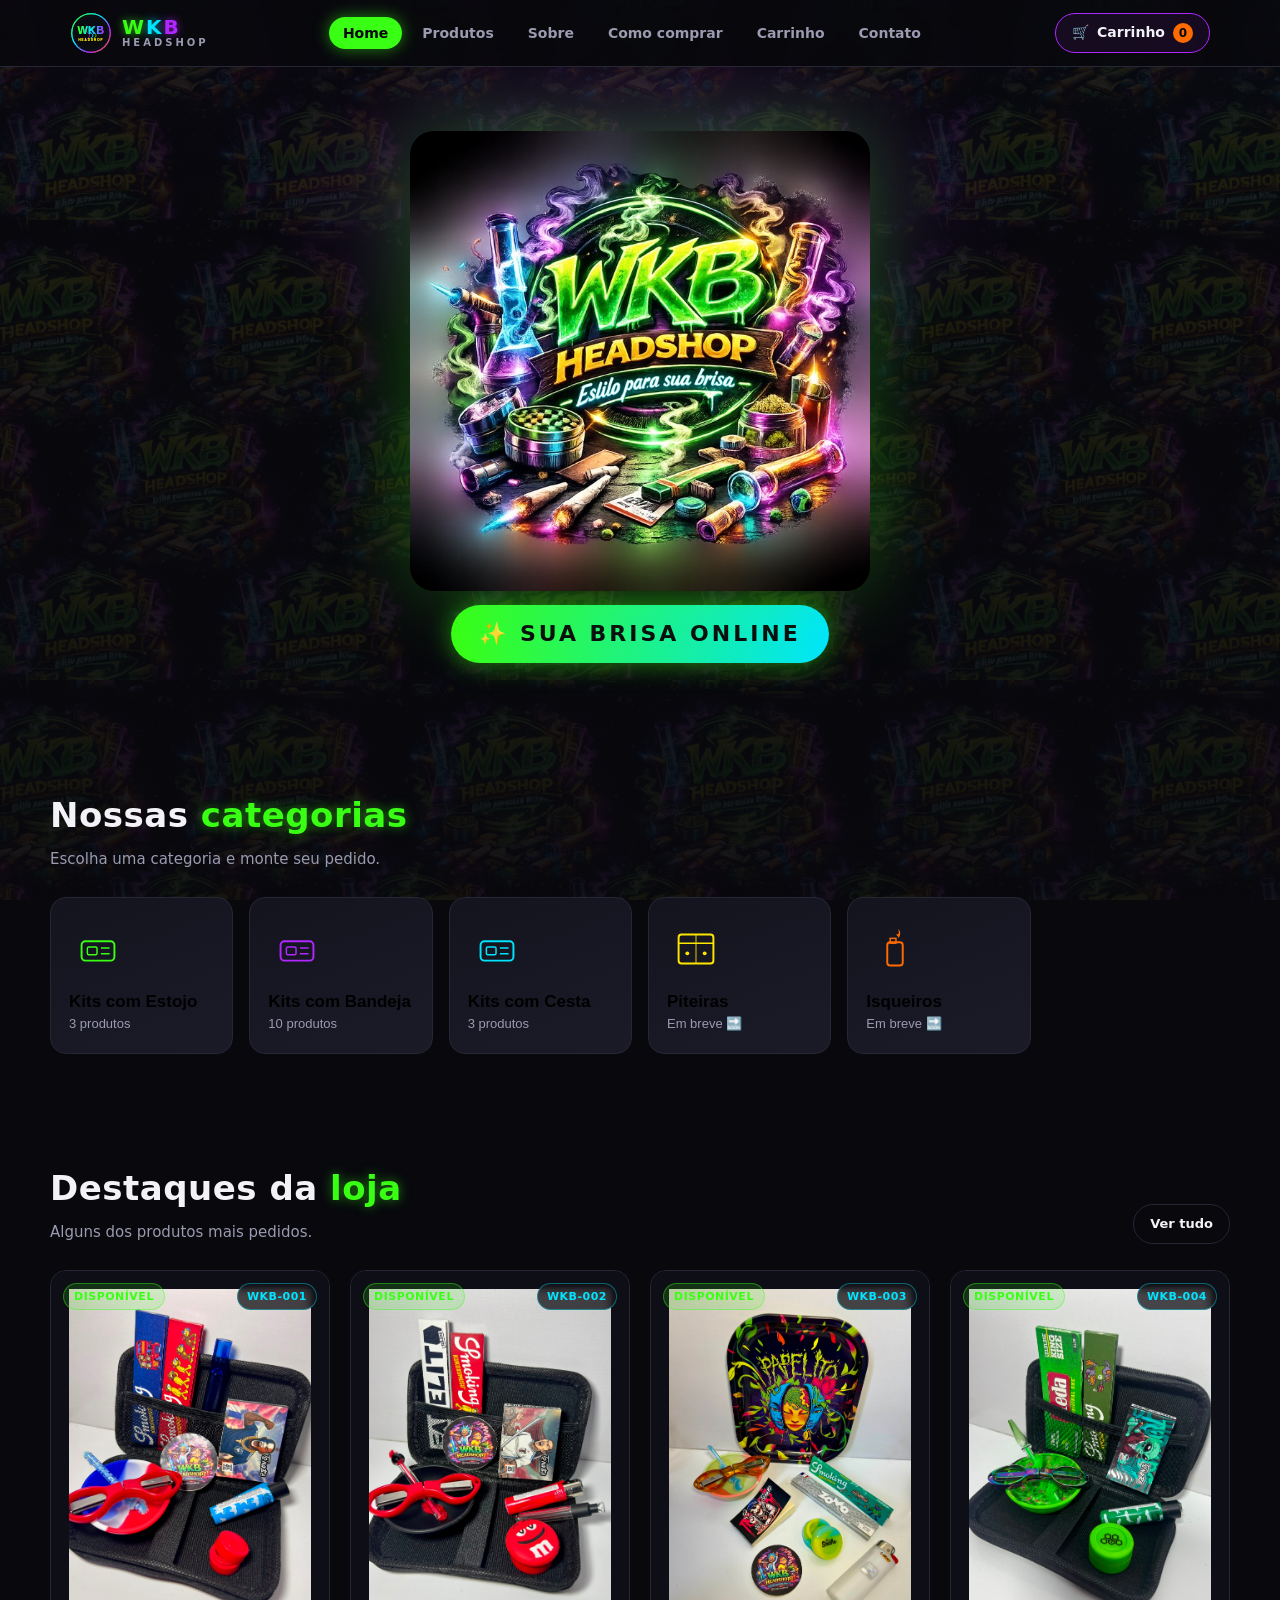
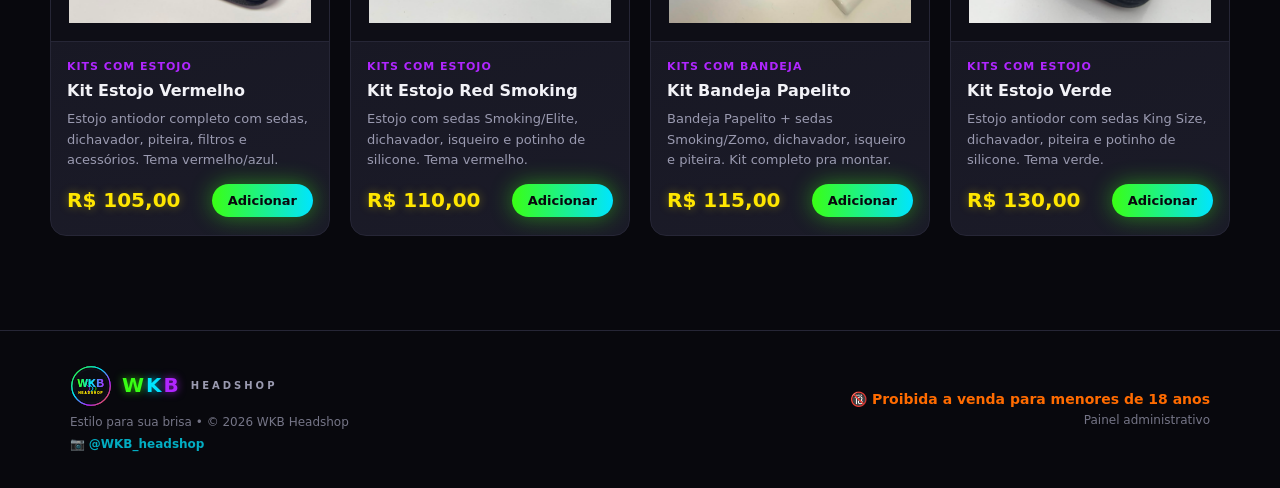
==== commit 24d9ea50: "Hero so com logo e frase; Instagram @WKB_headshop - Recupera a logo neon enviada e usa ela grande no" ====
--- a/index.html
+++ b/index.html
@@ -45,17 +45,8 @@
     <!-- ============================ HOME ============================ -->
     <section class="page" id="page-home">
       <div class="hero">
-        <div class="hero-inner">
-          <img src="assets/logo.svg" class="hero-logo" alt="WKB Headshop" />
-          <h1 class="logo-hero">
-            <span class="l1">W</span><span class="l2">K</span><span class="l3">B</span>
-          </h1>
-          <p class="logo-sub">HEADSHOP</p>
-          <p class="hero-tagline">Estilo para sua brisa</p>
-          <p class="hero-desc">
-            Kits montados, piteiras, isqueiros e acessórios selecionados.
-            Qualidade de verdade, vibe urbana e atendimento rápido.
-          </p>
+        <div class="hero-inner hero-simple">
+          <img src="assets/logo-hero.jpg" class="hero-logo-main" alt="WKB Headshop" />
           <span class="hero-phrase">✨ Sua brisa online</span>
         </div>
       </div>
@@ -332,7 +323,7 @@
             <li><span class="ico">💠</span> <span>Pagamento via PIX — <strong id="pixNameContato"></strong> · <span id="pixKeyContato"></span></span></li>
             <li><span class="ico">🕒</span> <span>Horário: Seg a Sáb, das 10h às 20h.</span></li>
             <li><span class="ico">🏍️</span> <span>Entrega por UberMoto ou retirada no local, combinada na finalização do pedido.</span></li>
-            <li><span class="ico">📷</span> <span>Redes sociais: @wkbheadshop (atualize com seu perfil real).</span></li>
+            <li><span class="ico">📷</span> <span>Instagram: <a href="https://instagram.com/WKB_headshop" target="_blank" rel="noopener" style="color:var(--neon-blue); font-weight:700;">@WKB_headshop</a></span></li>
           </ul>
           <div class="notice">
             Quer montar um pedido? Vá até <a href="#produtos" data-route="produtos" style="color:var(--neon-blue); font-weight:700;">Produtos</a>,
@@ -353,6 +344,9 @@
           <small>HEADSHOP</small>
         </div>
         <div class="footer-note">Estilo para sua brisa • © <span id="year"></span> WKB Headshop</div>
+        <div class="footer-note" style="margin-top:4px;">
+          📷 <a href="https://instagram.com/WKB_headshop" target="_blank" rel="noopener" style="color:var(--neon-blue); font-weight:700;">@WKB_headshop</a>
+        </div>
       </div>
       <div style="text-align:right;">
         <div class="age-warn">🔞 Proibida a venda para menores de 18 anos</div>
--- a/css/styles.css
+++ b/css/styles.css
@@ -241,6 +241,22 @@
   z-index: 1;
   max-width: 900px;
   margin: 0 auto;
+}
+
+/* Hero simplificado: só a logo e uma frase */
+.hero-simple {
+  display: flex;
+  flex-direction: column;
+  align-items: center;
+  gap: 8px;
+}
+.hero-logo-main {
+  width: clamp(280px, 60vw, 460px);
+  height: auto;
+  border-radius: 24px;
+  margin-bottom: 6px;
+  filter: drop-shadow(0 0 40px rgba(57, 255, 20, 0.28));
+  animation: logoFloat 5s ease-in-out infinite;
 }
 
 /* Emblema (logo) no topo do hero */
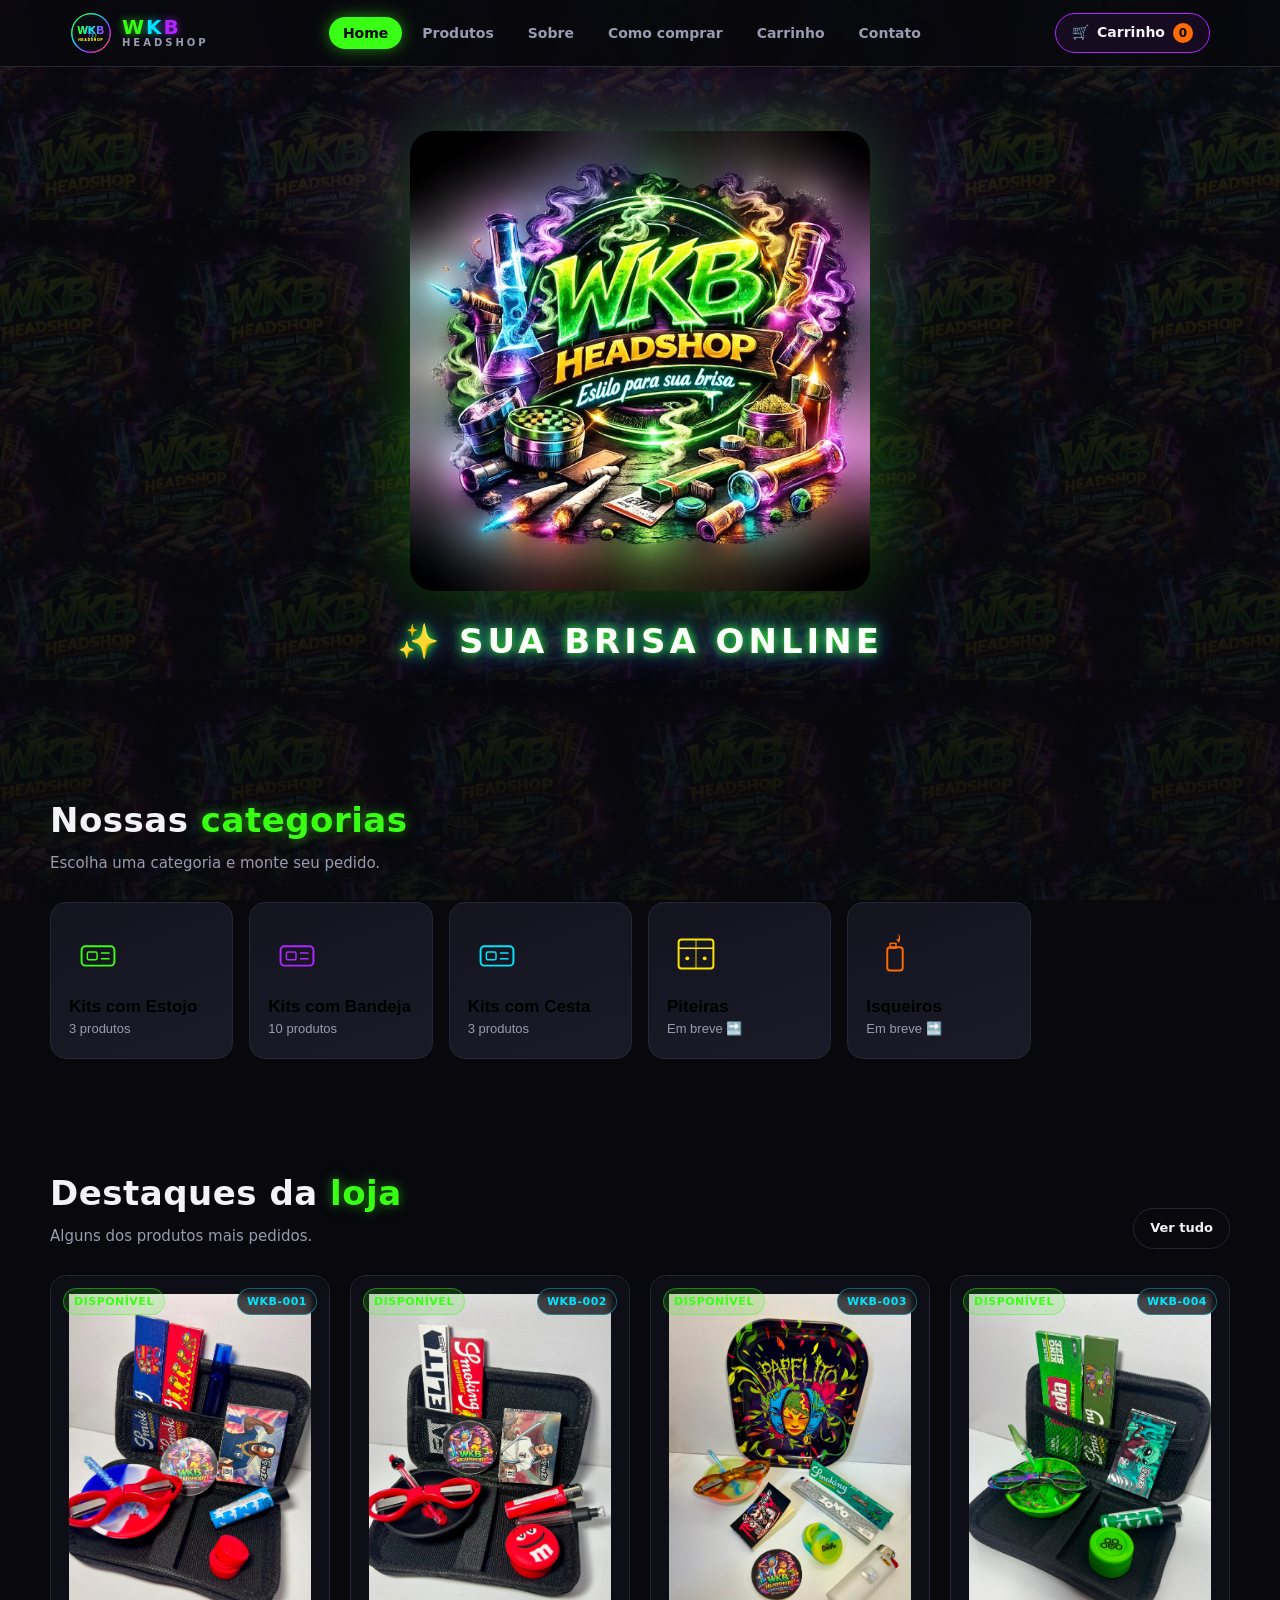
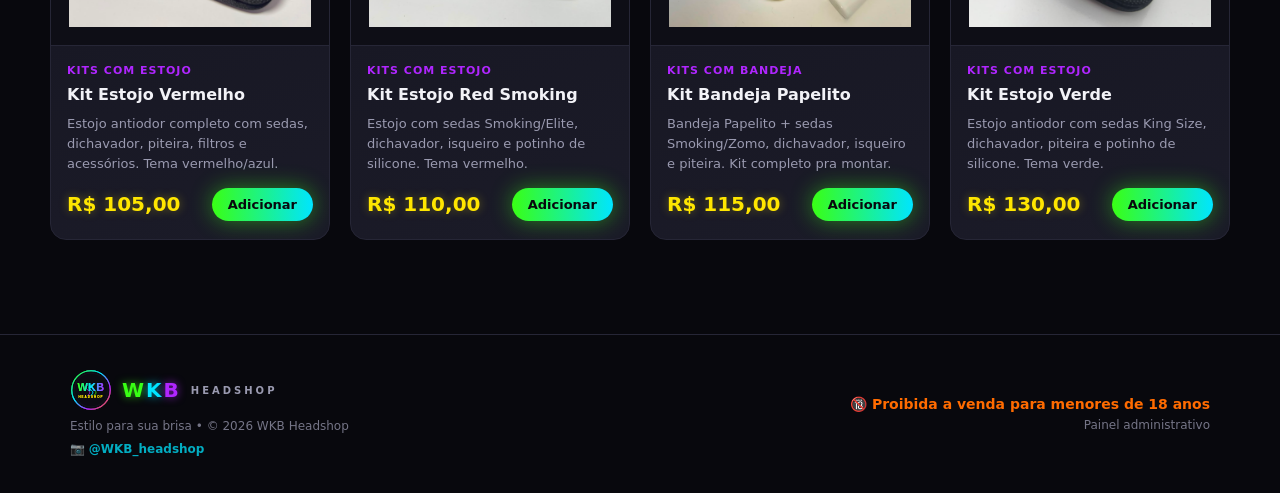
==== commit b1c1600c: "Deixa claro que a loja nao solicita o UberMoto O cliente e quem solicita a corrida para buscar o ped" ====
--- a/index.html
+++ b/index.html
@@ -115,7 +115,7 @@
             <div class="feature">
               <div class="ico">🏍️</div>
               <h4>UberMoto ou retirada</h4>
-              <p>Entregamos por UberMoto ou você retira no local — escolha ao fechar o pedido.</p>
+              <p>Você solicita o UberMoto para buscar o pedido, ou retira no local. A loja não solicita o Uber.</p>
             </div>
             <div class="feature">
               <div class="ico">🔥</div>
@@ -151,7 +151,7 @@
           </div>
           <div class="step">
             <h4>Retirada ou UberMoto</h4>
-            <p>Escolha retirar no local ou receber por UberMoto. Na entrega, preencha seu endereço (a taxa da corrida é combinada no WhatsApp).</p>
+            <p>Retire no local ou receba por UberMoto. A loja não solicita o Uber — o próprio cliente solicita a corrida para buscar o pedido.</p>
           </div>
           <div class="step">
             <h4>Pague no PIX</h4>
@@ -239,8 +239,9 @@
             <!-- Campos de entrega (aparecem só se escolher entrega) -->
             <div id="deliveryFields" style="display:none;">
               <div class="notice" style="margin:0 0 14px;">
-                🏍️ A entrega é feita por <strong>UberMoto</strong>. A taxa da corrida
-                é combinada e informada pelo WhatsApp conforme a sua região.
+                🏍️ <strong>Importante:</strong> a loja <strong>não solicita o UberMoto</strong>.
+                O próprio cliente solicita a corrida (UberMoto) para buscar o pedido no endereço
+                da loja, ou retira os itens no local. A taxa da corrida é por conta do cliente.
               </div>
               <div class="field" data-field="nome">
                 <label>Nome <span class="req">*</span></label>
@@ -322,7 +323,7 @@
             <li><span class="ico">📲</span> <span>Atendimento e pedidos: pelo WhatsApp, ao finalizar sua compra.</span></li>
             <li><span class="ico">💠</span> <span>Pagamento via PIX — <strong id="pixNameContato"></strong> · <span id="pixKeyContato"></span></span></li>
             <li><span class="ico">🕒</span> <span>Horário: Seg a Sáb, das 10h às 20h.</span></li>
-            <li><span class="ico">🏍️</span> <span>Entrega por UberMoto ou retirada no local, combinada na finalização do pedido.</span></li>
+            <li><span class="ico">🏍️</span> <span>Entrega por UberMoto (solicitado pelo cliente) ou retirada no local. A loja não solicita o Uber.</span></li>
             <li><span class="ico">📷</span> <span>Instagram: <a href="https://instagram.com/WKB_headshop" target="_blank" rel="noopener" style="color:var(--neon-blue); font-weight:700;">@WKB_headshop</a></span></li>
           </ul>
           <div class="notice">
--- a/css/styles.css
+++ b/css/styles.css
@@ -331,15 +331,19 @@
 }
 .hero-phrase {
   display: inline-block;
-  padding: 12px 28px;
-  border-radius: 999px;
+  margin-top: 10px;
+  padding: 0;
+  background: none;
+  box-shadow: none;
   font-weight: 900;
-  font-size: clamp(16px, 3vw, 22px);
-  letter-spacing: 3px;
+  font-size: clamp(20px, 4.5vw, 34px);
+  letter-spacing: 4px;
   text-transform: uppercase;
-  color: #08080d;
-  background: linear-gradient(90deg, var(--neon-green), var(--neon-blue));
-  box-shadow: 0 0 26px rgba(57, 255, 20, 0.5);
+  color: #fff;
+  text-shadow:
+    0 0 8px rgba(57, 255, 20, 0.9),
+    0 0 20px rgba(0, 229, 255, 0.7),
+    0 0 40px rgba(176, 38, 255, 0.5);
 }
 
 /* =============================== BOTÕES =============================== */
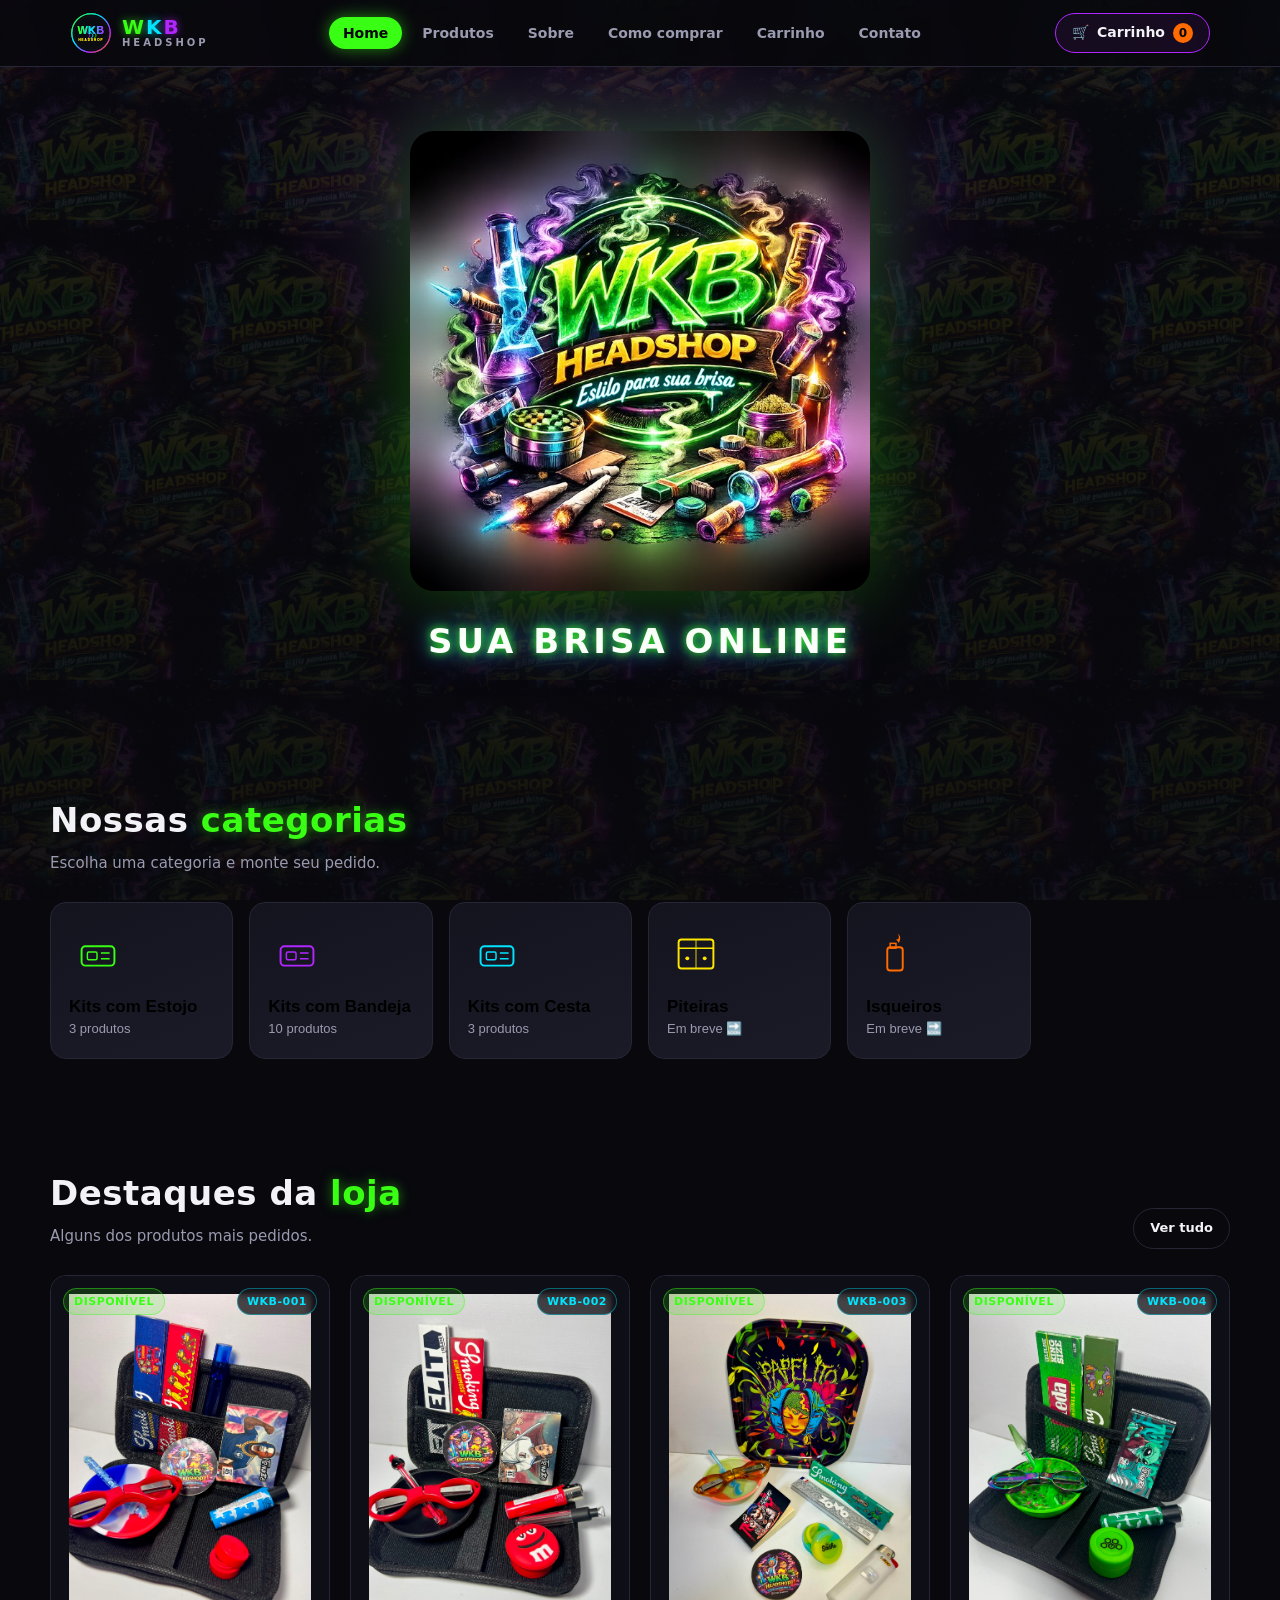
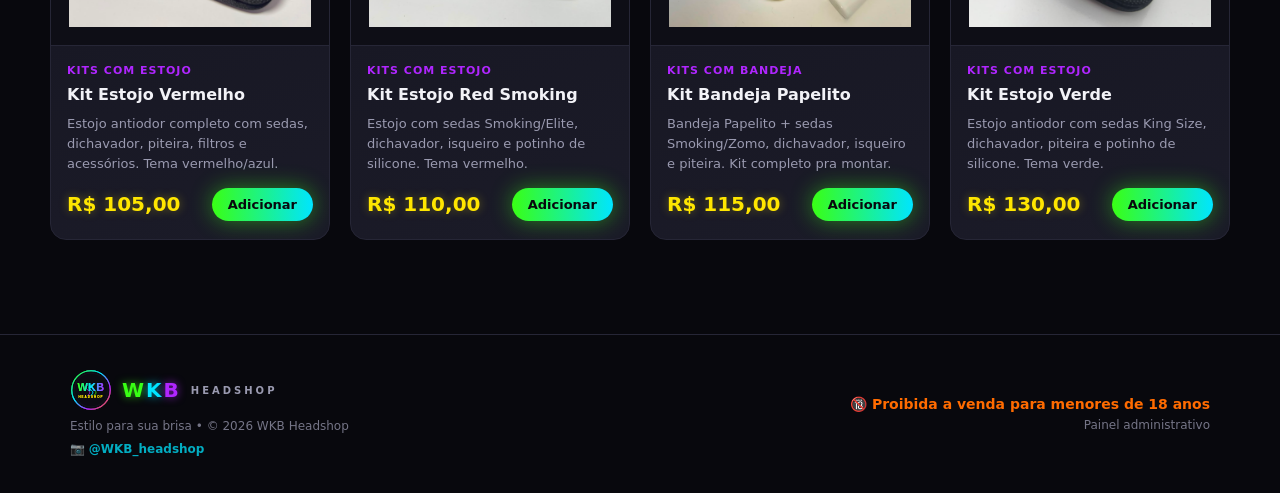
==== commit 333fe953: "Remove o emoji da frase do hero Co-Authored-By: Claude Opus 4.8 <noreply@anthropic.com> Claude-Sessi" ====
--- a/index.html
+++ b/index.html
@@ -47,7 +47,7 @@
       <div class="hero">
         <div class="hero-inner hero-simple">
           <img src="assets/logo-hero.jpg" class="hero-logo-main" alt="WKB Headshop" />
-          <span class="hero-phrase">✨ Sua brisa online</span>
+          <span class="hero-phrase">Sua brisa online</span>
         </div>
       </div>
 
@@ -241,7 +241,8 @@
               <div class="notice" style="margin:0 0 14px;">
                 🏍️ <strong>Importante:</strong> a loja <strong>não solicita o UberMoto</strong>.
                 O próprio cliente solicita a corrida (UberMoto) para buscar o pedido no endereço
-                da loja, ou retira os itens no local. A taxa da corrida é por conta do cliente.
+                da loja, ou retira os itens no local. A taxa da corrida é por conta do cliente.<br /><br />
+                📍 <strong>Endereço para o UberMoto (origem):</strong> <span id="storeAddrDelivery"></span>
               </div>
               <div class="field" data-field="nome">
                 <label>Nome <span class="req">*</span></label>
@@ -269,10 +270,16 @@
               </div>
             </div>
 
-            <!-- Nome também para retirada (opcional, ajuda no atendimento) -->
-            <div class="field" id="pickupNameField" style="display:none;">
-              <label>Seu nome</label>
-              <input class="input" id="dfNomeRetirada" placeholder="Como podemos te chamar? (opcional)" />
+            <!-- Retirada: mostra o endereço da loja -->
+            <div id="pickupFields" style="display:none;">
+              <div class="notice" style="margin:0 0 14px;">
+                🏬 <strong>Retirada no local:</strong> <span id="storeAddrPickup"></span><br />
+                Você pode retirar pessoalmente ou solicitar um UberMoto até este endereço.
+              </div>
+              <div class="field">
+                <label>Seu nome</label>
+                <input class="input" id="dfNomeRetirada" placeholder="Como podemos te chamar? (opcional)" />
+              </div>
             </div>
 
             <!-- Pagamento via PIX -->
@@ -323,7 +330,8 @@
             <li><span class="ico">📲</span> <span>Atendimento e pedidos: pelo WhatsApp, ao finalizar sua compra.</span></li>
             <li><span class="ico">💠</span> <span>Pagamento via PIX — <strong id="pixNameContato"></strong> · <span id="pixKeyContato"></span></span></li>
             <li><span class="ico">🕒</span> <span>Horário: Seg a Sáb, das 10h às 20h.</span></li>
-            <li><span class="ico">🏍️</span> <span>Entrega por UberMoto (solicitado pelo cliente) ou retirada no local. A loja não solicita o Uber.</span></li>
+            <li><span class="ico">📍</span> <span>Endereço (retirada / origem do UberMoto): <strong id="storeAddrContato"></strong></span></li>
+            <li><span class="ico">🏍️</span> <span>Somente retirada: o cliente solicita um UberMoto até o endereço, ou retira pessoalmente. A loja não solicita o Uber.</span></li>
             <li><span class="ico">📷</span> <span>Instagram: <a href="https://instagram.com/WKB_headshop" target="_blank" rel="noopener" style="color:var(--neon-blue); font-weight:700;">@WKB_headshop</a></span></li>
           </ul>
           <div class="notice">
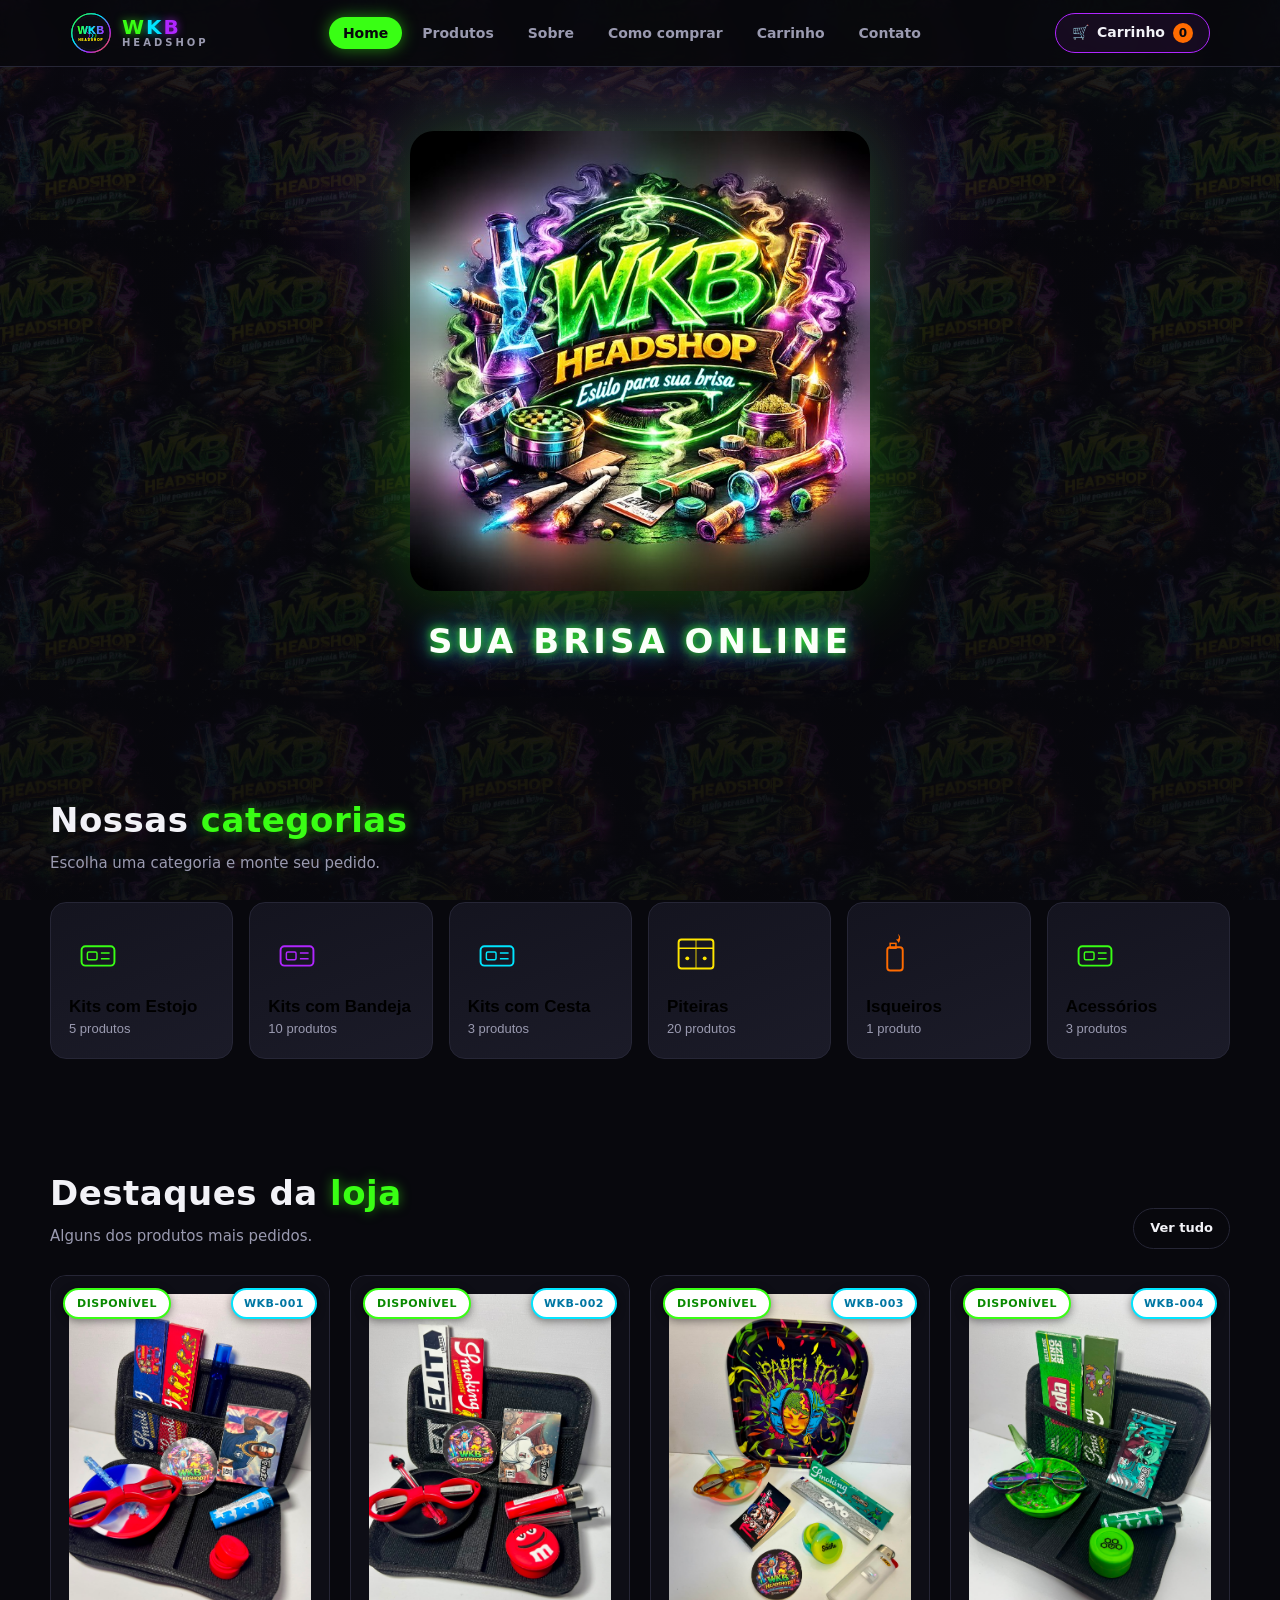
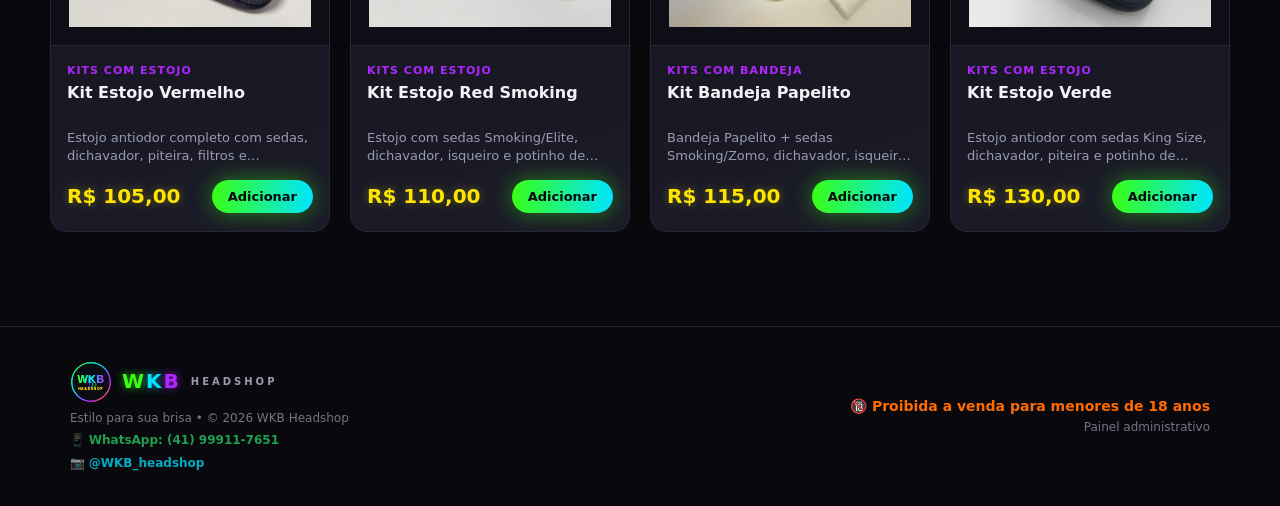
==== commit 8a411606: "Adiciona WhatsApp de contato no rodape: (41) 99911-7651 Link clicavel (wa.me) no rodape, ao lado do " ====
--- a/index.html
+++ b/index.html
@@ -354,6 +354,9 @@
         </div>
         <div class="footer-note">Estilo para sua brisa • © <span id="year"></span> WKB Headshop</div>
         <div class="footer-note" style="margin-top:4px;">
+          📱 <a href="https://wa.me/5541999117651" target="_blank" rel="noopener" style="color:#25d366; font-weight:700;">WhatsApp: (41) 99911-7651</a>
+        </div>
+        <div class="footer-note" style="margin-top:4px;">
           📷 <a href="https://instagram.com/WKB_headshop" target="_blank" rel="noopener" style="color:var(--neon-blue); font-weight:700;">@WKB_headshop</a>
         </div>
       </div>
--- a/css/styles.css
+++ b/css/styles.css
@@ -575,36 +575,36 @@
   position: absolute;
   top: 12px;
   left: 12px;
-  padding: 4px 10px;
+  padding: 5px 12px;
   border-radius: 999px;
   font-size: 11px;
-  font-weight: 800;
+  font-weight: 900;
   letter-spacing: 0.5px;
   text-transform: uppercase;
+  background: #ffffff;
+  box-shadow: 0 2px 8px rgba(0, 0, 0, 0.45);
 }
 .badge.disponivel {
-  background: rgba(57, 255, 20, 0.15);
-  color: var(--neon-green);
-  border: 1px solid rgba(57, 255, 20, 0.4);
+  color: #0a8a00;
+  border: 2px solid #39ff14;
 }
 .badge.esgotado {
-  background: rgba(255, 60, 60, 0.15);
-  color: #ff6b6b;
-  border: 1px solid rgba(255, 60, 60, 0.4);
+  color: #d81e1e;
+  border: 2px solid #ff4d4d;
 }
 .code-badge {
   position: absolute;
   top: 12px;
   right: 12px;
-  padding: 4px 9px;
+  padding: 5px 11px;
   border-radius: 999px;
   font-size: 11px;
-  font-weight: 800;
+  font-weight: 900;
   letter-spacing: 0.5px;
-  background: rgba(8, 8, 13, 0.72);
-  color: var(--neon-blue);
-  border: 1px solid rgba(0, 229, 255, 0.4);
-  backdrop-filter: blur(4px);
+  background: #ffffff;
+  color: #0077a3;
+  border: 2px solid var(--neon-blue);
+  box-shadow: 0 2px 8px rgba(0, 0, 0, 0.45);
 }
 
 .product-body {
@@ -625,24 +625,65 @@
   font-size: 16px;
   font-weight: 800;
   margin: 0 0 6px;
+  /* Padroniza a altura: sempre reserva espaço para 2 linhas */
+  line-height: 1.25;
+  min-height: 2.5em;
+  display: -webkit-box;
+  -webkit-line-clamp: 2;
+  -webkit-box-orient: vertical;
+  overflow: hidden;
 }
 .product-desc {
   font-size: 13px;
   color: var(--text-dim);
   margin: 0 0 14px;
-  flex: 1;
-}
+  /* Padroniza: no máximo 2 linhas */
+  line-height: 1.4;
+  min-height: 2.8em;
+  display: -webkit-box;
+  -webkit-line-clamp: 2;
+  -webkit-box-orient: vertical;
+  overflow: hidden;
+}
+.out-msg {
+  margin: 0 0 12px;
+  padding: 8px 10px;
+  border-radius: var(--radius-sm);
+  background: rgba(255, 107, 0, 0.1);
+  border: 1px solid rgba(255, 107, 0, 0.35);
+  color: var(--neon-orange);
+  font-size: 12px;
+  font-weight: 600;
+  line-height: 1.35;
+}
+.cart-tag-out {
+  display: inline-block;
+  margin: 2px 0 4px;
+  padding: 2px 8px;
+  border-radius: 999px;
+  background: rgba(255, 107, 0, 0.12);
+  border: 1px solid rgba(255, 107, 0, 0.4);
+  color: var(--neon-orange);
+  font-size: 11px;
+  font-weight: 700;
+}
+
 .product-foot {
   display: flex;
   align-items: center;
   justify-content: space-between;
   gap: 10px;
+  margin-top: auto; /* botão sempre no rodapé do card */
+}
+.product-foot .btn {
+  white-space: normal;
 }
 .product-price {
   font-size: 20px;
   font-weight: 900;
   color: var(--neon-yellow);
   text-shadow: 0 0 10px rgba(255, 230, 0, 0.35);
+  white-space: nowrap;
 }
 
 .empty {
@@ -1182,6 +1223,60 @@
   }
 }
 
+/* No celular: 2 cards por linha, compactos e padronizados */
+@media (max-width: 640px) {
+  .product-grid {
+    grid-template-columns: repeat(2, 1fr);
+    gap: 12px;
+  }
+  .product-body {
+    padding: 12px 12px 14px;
+  }
+  .product-cat {
+    font-size: 10px;
+    letter-spacing: 0.5px;
+  }
+  .product-name {
+    font-size: 14px;
+  }
+  .product-desc {
+    font-size: 12px;
+    margin-bottom: 10px;
+  }
+  .product-price {
+    font-size: 17px;
+  }
+  /* preço em cima, botão embaixo (largura total) para caber nos 2 cards */
+  .product-foot {
+    flex-direction: column;
+    align-items: stretch;
+    gap: 8px;
+  }
+  .product-foot .btn {
+    width: 100%;
+  }
+  .product-media svg {
+    width: 64px;
+    height: 64px;
+  }
+  .badge,
+  .code-badge {
+    font-size: 10px;
+    padding: 4px 8px;
+    top: 8px;
+  }
+  .badge {
+    left: 8px;
+  }
+  .code-badge {
+    right: 8px;
+  }
+  .out-msg {
+    font-size: 11px;
+    padding: 6px 8px;
+  }
+}
+
 /* =============================== ADMIN LOGIN =============================== */
 .login-overlay {
   position: fixed;
